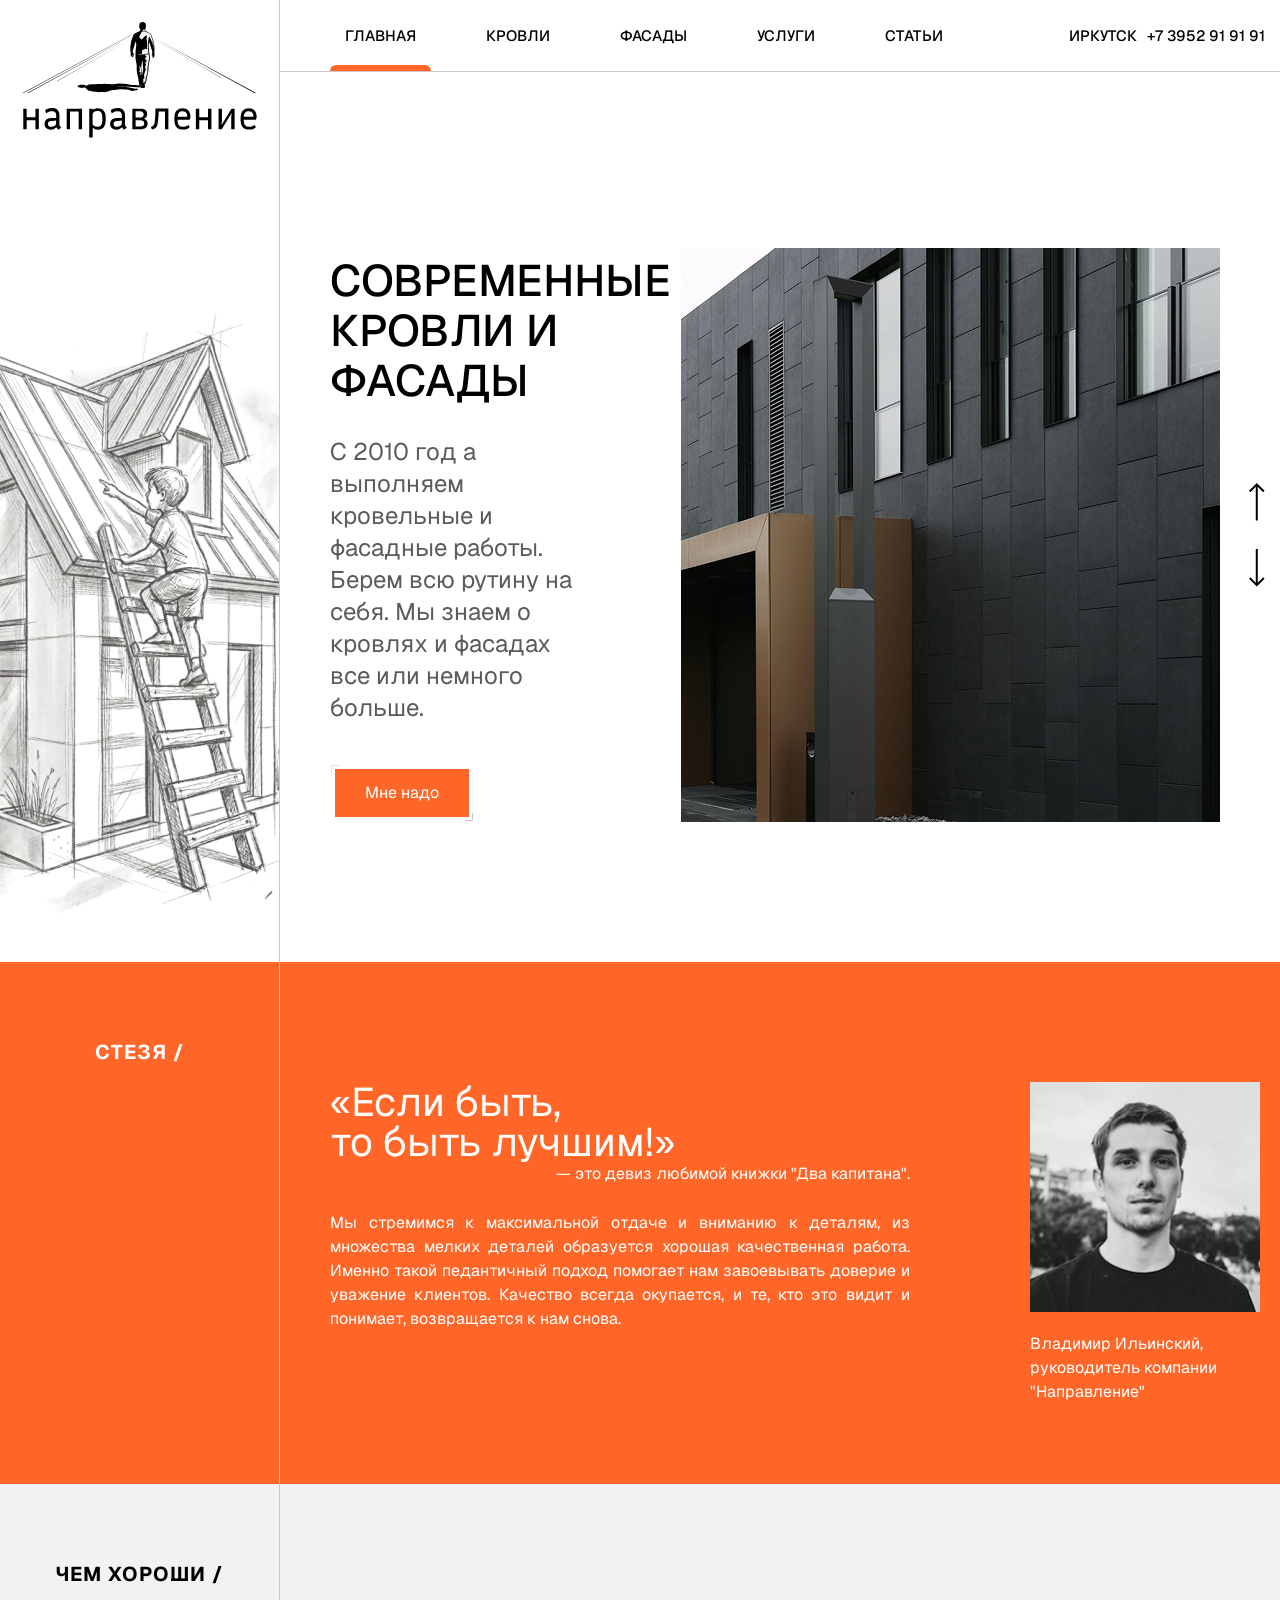
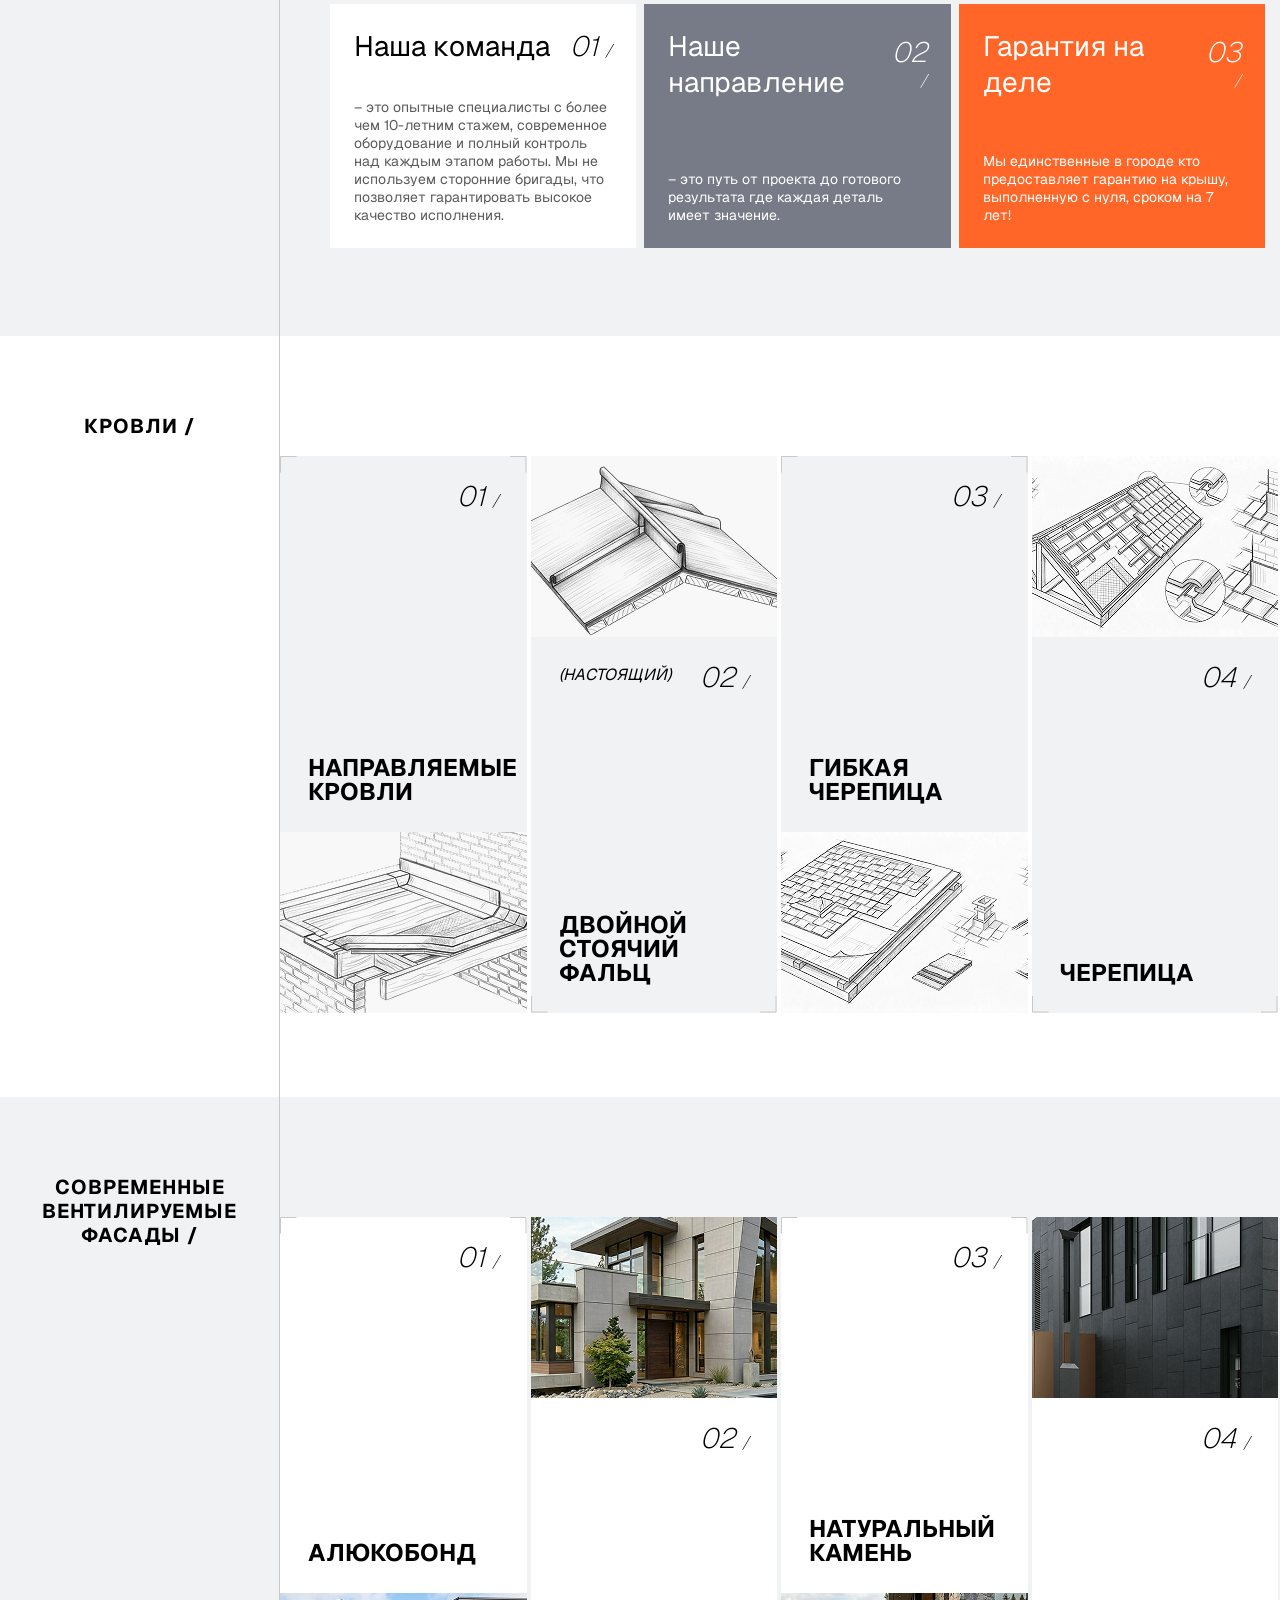
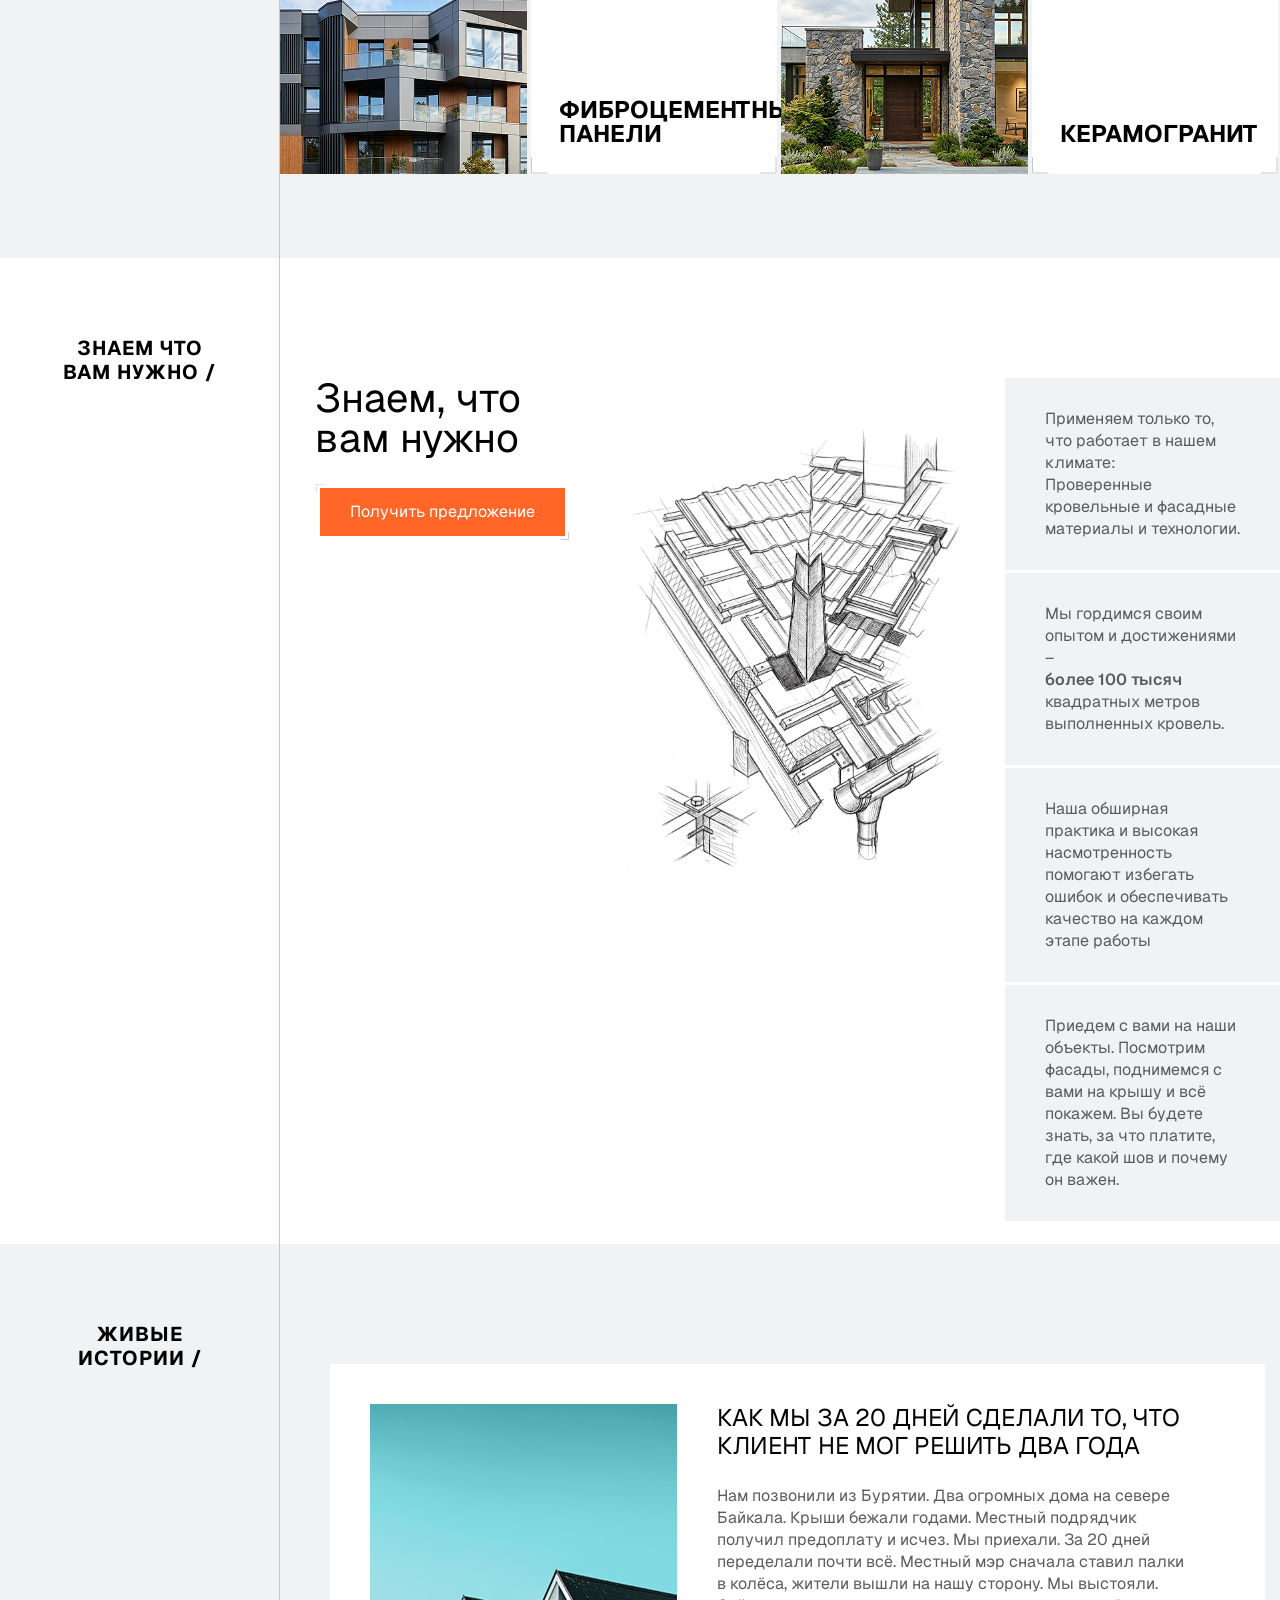
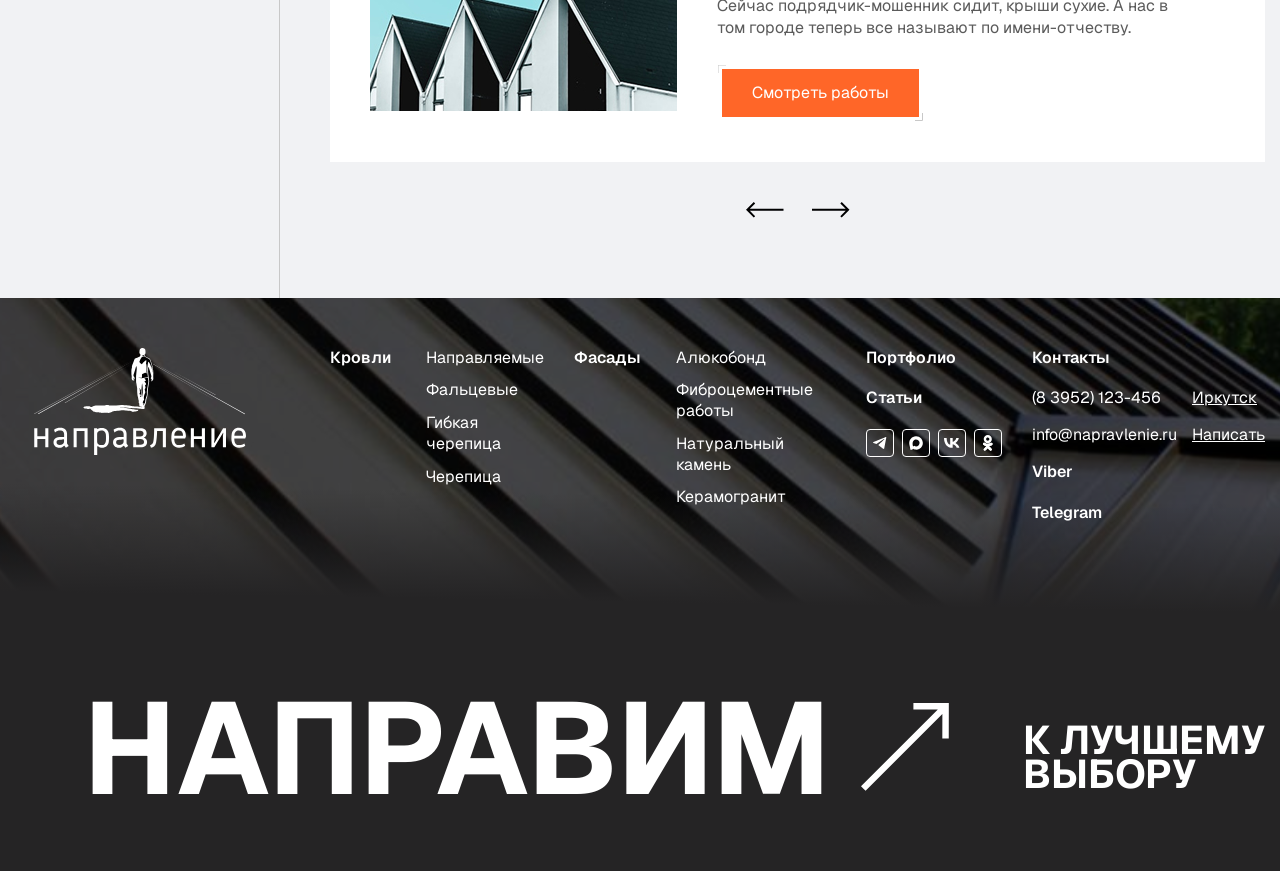
==== ploskaya_krovlya.html @ 64f083f1 "обновление верстки 1" ====
<!DOCTYPE html>

<html lang="ru">

<head>
	<meta charset="utf-8" />
	<title>ploskaya_krovlya</title>
	<meta name="description" content="" />
	<meta http-equiv="X-UA-Compatible" content="IE=edge" />
	<meta name="viewport" content="width=device-width, initial-scale=1.0, maximum-scale=1.0, user-scalable=no">
    

    <link rel="stylesheet" href="css/fontawesome-all.css" />
    <link rel="stylesheet" href="css/slick.css" />
    <link rel="stylesheet" href="css/slick-theme.css" />
    <link rel="stylesheet" href="css/jquery.fancybox.css" />
    <link rel="stylesheet" href="css/fonts.css" />
    <link rel="stylesheet" href="css/reset.css" />
    <link rel="stylesheet" href="css/style.css" />
    <link rel="stylesheet" href="css/media.css" />
	
    <link rel="preconnect" href="https://fonts.googleapis.com">
    <link rel="preconnect" href="https://fonts.gstatic.com" crossorigin>
    <link href="https://fonts.googleapis.com/css2?family=Geist:ital,wght@0,100..900;1,100..900&display=swap" rel="stylesheet">
	

</head>
<body>

    <!-- MENU-MOB
    ================================= -->
    <div class="menu-mob">
        <div class="menu-close"></div>
        
        <div class="menu-mob__item">
            <div class="nav">
                <ul>
                    <li class="active"><a href="">главная</a></li>
                    <li><a href="">Кровли</a></li>
                    <li><a href="">Фасады</a></li>
                    <li><a href="">Услуги</a></li>
                    <li><a href="">Статьи</a></li>
                </ul>
            </div>
        </div>
        <div class="menu-mob__item">
            <div class="header__phone">
                <span>Иркутск</span>
                <a href="">+7 3952 91 91 91</a>
            </div>
        </div>
        


    </div>
    
    <!-- HEADER
    ================================= -->
    <div class="header">
        <div class="two-cols">
            <div class="two-cols__left header__left">
                <div class="logo">
                    <a href="">
                        <img src="img/header/logo.svg" alt="">
                    </a>
                </div>
            </div>
            <div class="two-cols__right header__right">    
                <div class="container">
                    <div class="cols hidd1200">
                        <div class="col">
                            <div class="nav">
                                <ul>
                                    <li class="active"><a href="">главная</a></li>
                                    <li><a href="">Кровли</a></li>
                                    <li><a href="">Фасады</a></li>
                                    <li><a href="">Услуги</a></li>
                                    <li><a href="">Статьи</a></li>
                                </ul>
                            </div>
                        </div>
                        <div class="col">
                            <div class="header__phone">
                                <span>Иркутск</span>
                                <a href="">+7 3952 91 91 91</a>
                            </div>
                        </div>
                    </div>
                    <div class="burger">
                        <span></span>
                        <span></span>
                        <span></span>
                    </div>
                </div>
            </div>
        </div>
    </div>

    <!-- INTRO
    ================================= -->
    <div class="intro">
        <div class="two-cols">
            <div class="two-cols__left intro__bg" style="background-image: url(img/intro/bg_1.png);">
                
            </div>
            <div class="two-cols__right">
                <div class="container">
                    <div class="intro__cols">
                        <div class="intro__left">
                            <h1 class="intro__title">Современные кровли и фасады</h1>
                            <p class="intro__text">С 2010 год а выполняем кровельные и фасадные работы. Берем всю рутину на себя. Мы знаем о кровлях и фасадах все или немного больше.</p>
                            <a href="" class="btn btn-orange">Мне надо</a>
                        </div>
                        <div class="intro__right">
                            <div class="intro__slider">
                                <div class="slider_intro_1">
                                    <div class="slide">
                                        <div class="in">
                                            <div class="pic">
                                                <img src="img/intro/pic_1.jpg" alt="">
                                            </div>
                                        </div>
                                    </div>
                                    <div class="slide">
                                        <div class="in">
                                            <div class="pic">
                                                <img src="img/intro/pic_1.jpg" alt="">
                                            </div>
                                        </div>
                                    </div>
                                    <div class="slide">
                                        <div class="in">
                                            <div class="pic">
                                                <img src="img/intro/pic_1.jpg" alt="">
                                            </div>
                                        </div>
                                    </div>
                                </div>
                                <div class="arrows-append-vert" id="arrows-append_1"></div>
                            </div>
                        </div>
                    </div>
                </div>
            </div>
        </div>
    </div>
    
    <!-- ABOUT
    ================================= -->
    <div class="section orange">
        <div class="two-cols">
            <div class="two-cols__left">
                <div class="section__subtitle white">стезя /</div>
            </div>
            <div class="two-cols__right">
                <div class="container">
                    <div class="about">
                        <div class="about__cols">
                            <div class="about__left">
                                <h2 class="title-block white">«Если быть,<br> то быть лучшим!» <span class="t-right">— это девиз любимой книжки "Два капитана".</span></h2>
                                <p>Мы стремимся к максимальной отдаче и вниманию к деталям, из множества мелких деталей образуется хорошая качественная работа. Именно такой педантичный подход помогает нам завоевывать доверие и уважение клиентов. Качество всегда окупается, и те, кто это видит и понимает, возвращается к нам снова.</p>
                            </div>
                            <div class="about__right">
                                <div class="pic">
                                    <img src="img/about/pic_1.jpg" alt="">
                                </div>
                                <div class="about__name">Владимир Ильинский,<br> руководитель компании "Направление"</div>
                            </div>
                        </div>
                    </div>
                </div>
            </div>
        </div>
    </div>

    <!-- ADVANTAGES
    ================================= -->
    <div class="section gray">
        <div class="two-cols">
            <div class="two-cols__left">
                <div class="section__subtitle">чем хороши / </div>
            </div>
            <div class="two-cols__right">
                <div class="container">
                    <div class="advantages">
                        <div class="items">
                            <div class="item">
                                <div class="in">
                                    <div class="top">
                                        <div class="title">Наша команда</div>
                                        <div class="num">01 <span>/</span></div>
                                    </div>
                                    <div class="bottom">
                                        <p>– это опытные специалисты с более чем 10-летним стажем, современное оборудование и полный контроль над каждым этапом работы. Мы не используем сторонние бригады, что позволяет гарантировать высокое качество исполнения.</p>
                                    </div>
                                </div>
                            </div>
                            <div class="item">
                                <div class="in gray">
                                    <div class="top">
                                        <div class="title white">Наше направление</div>
                                        <div class="num white">02 <span>/</span></div>
                                    </div>
                                    <div class="bottom">
                                        <p class="white">– это путь от проекта до готового результата где каждая деталь имеет значение.</p>
                                    </div>
                                </div>
                            </div>
                            <div class="item">
                                <div class="in orange">
                                    <div class="top">
                                        <div class="title white">Гарантия на деле</div>
                                        <div class="num white">03 <span>/</span></div>
                                    </div>
                                    <div class="bottom">
                                        <p class="white">Мы единственные в городе кто предоставляет гарантию на крышу, выполненную с нуля, сроком на 7 лет!</p>
                                    </div>
                                </div>
                            </div>
                        </div>
                    </div>
                </div>
            </div>
        </div>
    </div>
    
    <!-- CATEGORY
    ================================= -->
    <div class="section section-category">
        <div class="two-cols">
            <div class="two-cols__left">
                <div class="section__subtitle">кровли /</div>
            </div>
            <div class="two-cols__right">
                <div class="category">
                    <div class="items">
                        <div class="item">
                            <a href="">
                                <div class="in">
                                    <div class="top">
                                        <div class="num">01 <span>/</span></div>
                                        <div class="title">Направляемые кровли</div>
                                    </div>
                                    <div class="pic">
                                        <img src="img/category/pic_1.jpg" alt="">
                                    </div>
                                </div>
                            </a>
                        </div>
                        <div class="item">
                            <a href="">
                                <div class="in">
                                    <div class="top">
                                        <div class="flex">
                                            <div class="sub">(настоящий)</div>
                                            <div class="num">02 <span>/</span></div>
                                        </div>
                                        <div class="title">Двойной стоячий фальц</div>
                                    </div>
                                    <div class="pic">
                                        <img src="img/category/pic_2.jpg" alt="">
                                    </div>
                                </div>
                            </a>
                        </div>
                        <div class="item">
                            <a href="">
                                <div class="in">
                                    <div class="top">
                                        <div class="num">03 <span>/</span></div>
                                        <div class="title">гибкая черепица</div>
                                    </div>
                                    <div class="pic">
                                        <img src="img/category/pic_3.jpg" alt="">
                                    </div>
                                </div>
                            </a>
                        </div>
                        <div class="item">
                            <a href="">
                                <div class="in">
                                    <div class="top">
                                        <div class="num">04 <span>/</span></div>
                                        <div class="title">Черепица</div>
                                    </div>
                                    <div class="pic">
                                        <img src="img/category/pic_4.jpg" alt="">
                                    </div>
                                </div>
                            </a>
                        </div>
                    </div>
                </div>
            </div>
        </div>
    </div>

    <!-- CATEGORY
    ================================= -->
    <div class="section section-category gray">
        <div class="two-cols">
            <div class="two-cols__left">
                <div class="section__subtitle">современные<br> вентилируемые<br> фасады / </div>
            </div>
            <div class="two-cols__right">
                <div class="catalog">
                    <div class="items">
                        <div class="item">
                            <a href="">
                                <div class="in">
                                    <div class="top">
                                        <div class="num">01 <span>/</span></div>
                                        <div class="title">алюкобонд</div>
                                    </div>
                                    <div class="pic">
                                        <img src="img/catalog/pic_1.jpg" alt="">
                                    </div>
                                </div>
                            </a>
                        </div>
                        <div class="item">
                            <a href="">
                                <div class="in">
                                    <div class="top">
                                        <div class="num">02 <span>/</span></div>
                                        <div class="title">фиброцементные панели</div>
                                    </div>
                                    <div class="pic">
                                        <img src="img/catalog/pic_2.jpg" alt="">
                                    </div>
                                </div>
                            </a>
                        </div>
                        <div class="item">
                            <a href="">
                                <div class="in">
                                    <div class="top">
                                        <div class="num">03 <span>/</span></div>
                                        <div class="title">натуральный камень</div>
                                    </div>
                                    <div class="pic">
                                        <img src="img/catalog/pic_3.jpg" alt="">
                                    </div>
                                </div>
                            </a>
                        </div>
                        <div class="item">
                            <a href="">
                                <div class="in">
                                    <div class="top">
                                        <div class="num">04 <span>/</span></div>
                                        <div class="title">керамогранит</div>
                                    </div>
                                    <div class="pic">
                                        <img src="img/catalog/pic_4.jpg" alt="">
                                    </div>
                                </div>
                            </a>
                        </div>
                    </div>
                </div>
            </div>
        </div>
    </div>

    <!-- WHY
    ================================= -->
    <div class="section section-why">
        <div class="two-cols">
            <div class="two-cols__left">
                <div class="section__subtitle">знаем что<br> вам нужно /</div>
            </div>
            <div class="two-cols__right">
                <div class="why">
                    <div class="why__cols">
                        <div class="why__left">
                            <h2 class="title-block">Знаем, что вам нужно</h2>
                            <a href="" class="btn btn-orange">Получить предложение</a>
                        </div>
                        <div class="why__center">
                            <div class="pic">
                                <img src="img/why/pic_1.jpg" alt="">
                            </div>
                        </div>
                        <div class="why__right">
                            <div class="items">
                                <div class="item">
                                    <div class="in">
                                        <div class="left">
                                            <p>Применяем только то, что работает в нашем климате:<br> Проверенные кровельные и фасадные материалы и технологии.</p>
                                        </div>
                                    </div>
                                </div>
                                <div class="item">
                                    <div class="in">
                                        <div class="left">
                                            <p>Мы гордимся своим опытом и достижениями –<br> <span>более 100 тысяч</span> квадратных метров выполненных кровель.</p>
                                        </div>
                                    </div>
                                </div>
                                <div class="item">
                                    <div class="in">
                                        <div class="left">
                                            <p>Наша обширная практика и высокая насмотренность помогают избегать ошибок и обеспечивать качество на каждом этапе работы</p>
                                        </div>
                                    </div>
                                </div>
                                <div class="item">
                                    <div class="in">
                                        <div class="left">
                                            <p>Приедем с вами на наши объекты. Посмотрим фасады, поднимемся с вами на крышу и всё покажем. Вы будете знать, за что платите, где какой шов и почему он важен.</p>
                                        </div>
                                    </div>
                                </div>
                            </div>
                        </div>
                    </div>
                </div>
            </div>
        </div>
    </div>
    
    <!-- STORY
    ================================= -->
    <div class="section gray">
        <div class="two-cols">
            <div class="two-cols__left">
                <div class="section__subtitle">живые<br> истории /</div>
            </div>
            <div class="two-cols__right">
                <div class="container">
                    <div class="story">
                        <div class="slider_story_1">
                            <div class="slide">
                                <div class="item">
                                    <div class="in">
                                        <div class="pic">
                                            <img src="img/story/pic_1.jpg" alt="">
                                        </div>
                                        <div class="right">
                                            <h2 class="title">Как мы за 20 дней сделали то, что клиент не мог решить два года</h2>
                                            <p>Нам позвонили из Бурятии. Два огромных дома на севере Байкала. Крыши бежали годами. Местный подрядчик получил предоплату и исчез. Мы приехали. За 20 дней переделали почти всё. Местный мэр сначала ставил палки в колёса, жители вышли на нашу сторону. Мы выстояли. Сейчас подрядчик-мошенник сидит, крыши сухие. А нас в том городе теперь все называют по имени-отчеству.</p>
                                            <a href="" class="btn btn-orange">Смотреть работы</a>
                                        </div>
                                    </div>
                                </div>
                            </div>
                            <div class="slide">
                                <div class="item">
                                    <div class="in">
                                        <div class="pic">
                                            <img src="img/story/pic_1.jpg" alt="">
                                        </div>
                                        <div class="right">
                                            <h2 class="title">Как мы за 20 дней сделали то, что клиент не мог решить два года</h2>
                                            <p>Нам позвонили из Бурятии. Два огромных дома на севере Байкала. Крыши бежали годами. Местный подрядчик получил предоплату и исчез. Мы приехали. За 20 дней переделали почти всё. Местный мэр сначала ставил палки в колёса, жители вышли на нашу сторону. Мы выстояли. Сейчас подрядчик-мошенник сидит, крыши сухие. А нас в том городе теперь все называют по имени-отчеству.</p>
                                            <a href="" class="btn btn-orange">Смотреть работы</a>
                                        </div>
                                    </div>
                                </div>
                            </div>
                            <div class="slide">
                                <div class="item">
                                    <div class="in">
                                        <div class="pic">
                                            <img src="img/story/pic_1.jpg" alt="">
                                        </div>
                                        <div class="right">
                                            <h2 class="title">Как мы за 20 дней сделали то, что клиент не мог решить два года</h2>
                                            <p>Нам позвонили из Бурятии. Два огромных дома на севере Байкала. Крыши бежали годами. Местный подрядчик получил предоплату и исчез. Мы приехали. За 20 дней переделали почти всё. Местный мэр сначала ставил палки в колёса, жители вышли на нашу сторону. Мы выстояли. Сейчас подрядчик-мошенник сидит, крыши сухие. А нас в том городе теперь все называют по имени-отчеству.</p>
                                            <a href="" class="btn btn-orange">Смотреть работы</a>
                                        </div>
                                    </div>
                                </div>
                            </div>
                        </div>
                        <div class="arrows-append" id="arrows-append_2"></div>
                    </div>
                </div>
            </div>
        </div>
    </div>

    <!-- FOOTER
    ================================= -->
    <div class="footer">
        <div class="two-cols footer__top">
            <div class="two-cols__left">
                <div class="logo">
                    <a href="">
                        <img src="img/footer/logo.svg" alt="">
                    </a>
                </div>
            </div>
            <div class="two-cols__right">
                <div class="container">
                    <div class="cols">
                        <div class="col">
                            <div class="flex">
                                <div class="footer__sub">Кровли</div>
                                <ul class="footer__nav">
                                    <li><a href="">Направляемые</a></li>
                                    <li><a href="">Фальцевые</a></li>
                                    <li><a href="">Гибкая черепица</a></li>
                                    <li><a href="">Черепица</a></li>
                                </ul>
                            </div>
                        </div>
                        <div class="col">
                            <div class="flex">
                                <div class="footer__sub">Фасады</div>
                                <ul class="footer__nav">
                                    <li><a href="">Алюкобонд</a></li>
                                    <li><a href="">Фиброцементные работы</a></li>
                                    <li><a href="">Натуральный камень</a></li>
                                    <li><a href="">Керамогранит</a></li>
                                </ul>
                            </div>
                        </div>
                        <div class="col">
                            <div class="footer__sub">
                                <a href="">Портфолио</a>
                            </div>
                            <div class="footer__sub">
                                <a href="">Статьи</a>
                            </div>
                            <div class="social">
                                <div class="social__item">
                                    <a href="">
                                        <img src="img/footer/tg.svg" alt="">
                                    </a>
                                </div>
                                <div class="social__item">
                                    <a href="">
                                        <img src="img/footer/max.svg" alt="">
                                    </a>
                                </div>
                                <div class="social__item">
                                    <a href="">
                                        <img src="img/footer/vk.svg" alt="">
                                    </a>
                                </div>
                                <div class="social__item">
                                    <a href="">
                                        <img src="img/footer/ok.svg" alt="">
                                    </a>
                                </div>
                            </div>
                        </div>
                        <div class="col">
                            <div class="footer__sub">Контакты</div>
                            <div class="line">
                                <div class="line__item">
                                    <div class="footer__phone">
                                        <a href="">(8 3952) 123-456</a>
                                    </div>
                                </div>
                                <div class="line__item">
                                    <div class="footer__place">
                                        <a href="">Иркутск</a>
                                    </div>
                                </div>
                            </div>
                            <div class="line">
                                <div class="line__item">
                                    <div class="footer__mail">
                                        <a href="">info@napravlenie.ru</a>
                                    </div>
                                </div>
                                <div class="line__item">
                                    <div class="footer__callback">
                                        <a href="">Написать</a>
                                    </div>
                                </div>
                            </div>
                            <div class="footer__sub">
                                <a href="">Viber</a>
                            </div>
                            <div class="footer__sub">
                                <a href="">Telegram</a>
                            </div>
                                

                        </div>
                    </div>
                </div>
            </div>
        </div>
        <div class="footer__bottom">
            <div class="container">
                <div class="cols">
                    <div class="col">
                        <div class="logo-2">Направим<i></i></div>
                    </div>
                    <div class="col">
                        <div class="logo-3">к лучшему<br> выбору</div>
                    </div>
                </div>
            </div>
        </div>
    </div>
    
    
    <script src="https://code.jquery.com/jquery-3.7.1.min.js" integrity="sha256-/JqT3SQfawRcv/BIHPThkBvs0OEvtFFmqPF/lYI/Cxo=" crossorigin="anonymous"></script>
    <script src="libs/jquery.fancybox.js"></script>
    <script src="libs/slick.min.js"></script> 
    <script src="js/common.js"></script>
 

   
    
</body>
</html>
---- css/style.css ----
.clearfix:before, .clearfix:after {
    content: '';
    display: table;
}
.clearfix:after {
    clear: both;
}

*::-webkit-input-placeholder {
	color: #000;
	opacity: .8;
}

*:-moz-placeholder {
	color: #000;
	opacity: .8;
}
*::-moz-placeholder {
	color: #000;
	opacity: .8;
}
*:-ms-input-placeholder {
	color: #000;
	opacity: .8;
}

*{
    box-sizing: border-box;
    -moz-box-sizing: border-box;
}

body {
    width: 100%;
    font-size: 16px;
    font-family: "Geist", sans-serif;
	font-optical-sizing: auto;
    font-weight: normal;
    line-height: 1.3;
    position: relative;
}

.container{
    width: 100%;
    max-width: 1310px;
    min-width: 320px;
    padding-left: 15px;
    padding-right: 15px;
}

.hidden {
  display: none !important;
}


input[type='text'],
input[type='password'],
input[type='search']{
    width: 100%;
    height: 33px;
    padding: 0 12px;
    color: #707070;
    font-family: "Geist", sans-serif;
    font-size: 12px;
    background-color: #fff;
    border: 1px solid #00728A;
    border-radius: 0;
    transition: .3s;
}

textarea{    
    width: 100%;
    height: 120px;
    padding: 12px;
    color: #707070;
    font-family: "Geist", sans-serif;
    font-size: 12px;
    background-color: #fff;
    border: 1px solid #00728A;
    border-radius: 0;
    resize: none;
}

input:focus{
    outline: none;
}

textarea:focus{
    outline: none;
}

.cols{
    display: flex;
    flex-wrap: wrap;
    margin: 0 -15px;
}

.col{
    padding: 0 15px;
}

.btn{
    display: inline-block;
    border: medium none;
    background: transparent;
    cursor: pointer;
    transition: .3s;
    font-family: "Geist", sans-serif;
    position: relative;
}

.btn-orange{
    min-height: 58px;
    display: inline-flex;
    align-items: center;
    justify-content: center;
    padding: 3px 30px;
    background: #ff6628;
    border: 5px solid transparent;
    background-clip: padding-box;
    font-weight: 400;
    font-size: 16px;
    line-height: 1.375;
    color: #fff;
}

.btn-orange:before{
    content: "";
    width: 8px;
    height: 8px;
    background: url(../img/icons/btn_left_top.svg) center no-repeat;
    position: absolute;
    top: -4px;
    left: -4px;
}

.btn-orange:after{
    content: "";
    width: 8px;
    height: 8px;
    background: url(../img/icons/btn_bottom_right.svg) center no-repeat;
    position: absolute;
    bottom: -4px;
    right: -4px;
}

.btn-orange:active,
.btn-orange:hover{
    opacity: .888;
}

button:focus{
    outline: none;
}

.slick-dots{
    position: absolute;
    text-align: center;
    bottom: 25px;    
    width: 100%;
    margin: 0 auto !important;
    padding: 0 !important;
}

.slick-dots li{
    width: auto;
    height: auto;
    margin: 0 6px!important;
    padding: 0!important;
}

.slick-dots li:before{
    display: none;
}

.slick-dots li button{
    width: 15px;
    height: 15px;
    padding: 0;
    overflow: hidden;
    border-radius: 50%;
    background-color: transparent;
    border: 1px solid #00728A;
    opacity: 1;
    text-indent: -9999px;
    transition: .3s;
}

.slick-dots li.slick-active button{
    background-color: #00728A;
}

.slick-prev, 
.slick-next{
    width: 38px;
    height: 16px;
    z-index: 9;
    top: 50%;
    transform: translateY(-50%);
    transition: .3s;
    border-radius: 0;
    background-position: center !important;
    background-color: transparent !important;
    background-repeat: no-repeat !important;
}

.slick-prev:before,
.slick-next:before{
    content: none;
    
}

.slick-prev{
    left: 0;
    background-image: url(../img/icons/prev.svg)!important;
}

.slick-prev:hover{
    opacity: .8;
}

.slick-next{
    right: 0;
    background-image: url(../img/icons/next.svg)!important;
}

.slick-next:hover{
    opacity: .8;
}

.slick-dotted.slick-slider{
    margin-bottom: 0;
}

.arrows-append{
    width: 104px;
    height: 16px;
    margin: 40px auto 0;
    position: relative;
    z-index: 1;
}

.arrows-append-vert{
    width: 16px;
    height: 104px;
    position: relative;
    position: absolute;
    top: 50%;
    right: -65px;
    z-index: 3;
    transform: translateY(-50%);
}

.arrows-append-vert .slick-prev,
.arrows-append-vert .slick-next{
    width: 16px;
    height: 38px;
    top: auto;
    transform: none;
}

.arrows-append-vert .slick-prev{
    top: 0;
    left: 0;
    background-image: url(../img/icons/prev_vert.svg)!important;
}

.arrows-append-vert .slick-next{
    bottom: 0;
    right: 0;
    background-image: url(../img/icons/next_vert.svg)!important;
}

.t-right{
    text-align: right;
}

.section{
    position: relative;
    z-index: 1;
}

.section.orange{
    background: #ff6628;
}

.section.gray{
    background: #f1f2f4;
}

.two-cols{
    display: flex;
    flex-wrap: wrap;
}

.two-cols__left{
    width: 400px;
    flex-shrink: 0;
    border-right: 1px solid #c8c8c8;
}

.two-cols__right{
    width: calc(100% - 400px);
    padding-left: 74px;
}

.section .two-cols__left{
    padding: 78px 30px 35px;
}

.section .two-cols__right{
    padding-top: 120px;
    padding-bottom: 80px;
}

.section__subtitle{
    margin-bottom: 30px;
    font-weight: 700;
    font-size: 20px;
    line-height: 1.2;
    letter-spacing: 0.05em;
    text-transform: uppercase;
    color: #000;
    text-align: center;
}

.section__subtitle.white{
    color: #fff;
}

.title-block{
    margin-bottom: 25px;
    font-weight: 400;
    font-size: 40px;
    line-height: 1;
    color: #000;
}

.title-block.white{
    color: #fff;
}

.title-block span{
    display: block;
    font-weight: 400;
    font-size: 16px;
    line-height: 1.5;
    color: #fff;
}

/**HEADER**/
.header{
    width: 100%;
    position: relative;
    z-index: 12;
}

.header .container{
    min-width: 0;
}

.header .two-cols{
    align-items: flex-start;
}

.header__left{
    padding: 22px 30px 0;
}

.header__right{
    border-bottom: 1px solid #c8c8c8;
}

.header .logo{
    display: flex;
    justify-content: center;
}

.header .logo img{
    width: 234px;
    display: block;
}

.header  .cols{
    flex-wrap: nowrap;
    align-items: center;
    justify-content: space-between;
}

.nav > ul{
    display: flex;
    column-gap: 40px;
    list-style: none;
}

.nav > ul > li{
    position: relative;
}

.nav > ul > li > a{
    display: block;
    padding: 28px 15px;
    font-weight: 500;
    font-size: 15px;
    line-height: 1;
    text-transform: uppercase;
    color: #000;
    position: relative;
}

.nav > ul > li > a:before{
    content: "";
    width: 100%;
    height: 6px;
    background: #ff6628;
    border-radius: 12px 12px 0 0;
    position: absolute;
    bottom: 0;
    left: 0;
    z-index: 3;
    transition: .3s;
    opacity: 0;
}

.nav > ul > li:hover > a:before,
.nav > ul > li.active > a:before{
    opacity: 1;
}

.header__phone{
    display: flex;
    column-gap: 10px;
    font-weight: 500;
    font-size: 15px;
    line-height: 1;
    text-transform: uppercase;
    color: #000;
}

.header__phone span{
    
}

.header__phone a{
    color: inherit;
}

.burger{
    width: 32px;
    display: none;
    margin-left: auto;
}

.burger span{
    display: block;
    height: 3px;
    background: #000;
    margin: 7px 0;
}

.menu-close{
    width: 28px;
    height: 28px;
    display: block;
    position: absolute;
    background: transparent url(../img/header/close.svg) center no-repeat;
    background-size: contain;
    top: 15px;
    right: 15px;
    z-index: 2;
}

.menu-mob{
    width: 100%;
    position: fixed;
    top: 0;
    height: 100%;
    padding: 48px 15px 25px;
    overflow: auto;
    background: #fff;
    z-index: 99;
    display: none;
}

.menu-mob__item{
    margin-top: 20px;
}

/**INTRO**/
.intro{
    width: 100%;
    position: relative;
    z-index: 12;
}


.intro .two-cols__left{

}

.intro .two-cols__right{
    min-height: 824px;
    padding-top: 110px;
    padding-bottom: 55px;
}

.intro__bg{
    background-position: left bottom;
    background-repeat: no-repeat;
}

.intro__cols{
    display: flex;
    flex-wrap: wrap;
    align-items: flex-end;
}

.intro__left{
    width: calc(100% - 584px);
    padding-right: 105px;
}

.intro__right{
    width: 584px;
    flex-shrink: 0;
}

.intro__title{
    margin-bottom: 30px;
    font-weight: 500;
    font-size: 44px;
    line-height: 1.13636;
    text-transform: uppercase;
    color: #000;
}

.intro__text{
    margin-bottom: 40px;
    font-weight: 400;
    font-size: 24px;
    line-height: 1.33333;
    color: #5b5b5b;
}

.intro__slider{
    position: relative;
}

.intro__slider .in{
    height: 574px;
    position: relative;
}

.intro__slider .pic{
    height: 100%;
    position: relative;
    z-index: 1;
}

.intro__slider .pic img{
    width: 100%;
    height: 100%;
    display: block;
    object-fit: cover;
}

/**ABOUT**/
.about{

}

.about__cols{
    display: flex;
    flex-wrap: wrap;
}

.about__left{
    width: 700px;
    flex-shrink: 0;
    padding-right: 120px;
}

.about__right{
    width: calc(100% - 700px);
}

.about p{
    font-weight: 400;
    font-size: 16px;
    line-height: 1.5;
    text-align: justify;
    color: #fff;
}

.about .pic{
    width: 230px;
    margin-bottom: 20px;
}

.about .pic img{
    width: 100%;
    display: block;
}

.about__name{
    font-weight: 400;
    font-size: 16px;
    line-height: 1.5;
    color: #fff;
}

/**ADVANTAGES**/
.advantages{

}

.advantages .items{
    display: flex;
    flex-wrap: wrap;
    margin: 0 -4px;
}

.advantages .item{
    width: 33.33%;
    padding: 0 4px;
    margin-bottom: 8px;
}

.advantages .item .in{
    min-height: 244px;
    display: flex;
    flex-wrap: wrap;
    align-content: space-between;
    padding: 24px;
    background: #fff;
}

.advantages .item .in.gray{
    background: #777b87;
}

.advantages .item .in.orange{
    background: #ff6628;
}

.advantages .item .top{
    width: 100%;
    display: flex;
    align-items: center;
    justify-content: space-between;
    padding-bottom: 25px;
}

.advantages .item .bottom{
    width: 100%;
}

.advantages .item .title{
    padding-right: 15px;
    font-weight: 400;
    font-size: 28px;
    color: #000;
}

.advantages .item .num{
    font-weight: 200;
    font-style: italic;
    font-size: 28px;
    line-height: 0.85714;
    text-align: right;
    text-transform: uppercase;
    color: #000;
}

.advantages .item .num span{
    font-size: 16px;
}

.advantages .item p{
    font-weight: 400;
    font-size: 14px;
    line-height: 1.28571;
    color: #5b5b5b;
}

.advantages .item .title.white,
.advantages .item .num.white,
.advantages .item p.white{
    color: #fff;
}

/**CATEGORY**/
.category{

}

.section-category .two-cols__right{
    padding-left: 0;
    padding-right: 2px;
}

.category .items{
    display: flex;
    flex-wrap: wrap;
    margin: 0 -2px;
}

.category .item{
    width: 25%;
    padding: 0 2px;
    margin-bottom: 4px;
}

.category .item .in{
    display: flex;
    flex-wrap: wrap;
    align-content: space-between;
    position: relative;
}

.category .item:nth-child(even) .in{
    flex-direction: column-reverse;
}

.category .item .in:before{
    content: "";
    width: 17px;
    height: 17px;
    background: url(../img/category/top_left.svg) center no-repeat;
    position: absolute;
    top: 0;
    left: 0;
    z-index: 3;
}

.category .item:nth-child(even) .in:before{
    background: url(../img/category/bottom_left.svg) center no-repeat;
    top: auto;
    bottom: 0;
}

.category .item .in:after{
    content: "";
    width: 17px;
    height: 17px;
    background: url(../img/category/top_right.svg) center no-repeat;
    position: absolute;
    top: 0;
    right: 0;
    z-index: 3;
}

.category .item:nth-child(even) .in:after{
    background: url(../img/category/bottom_right.svg) center no-repeat;
    top: auto;
    bottom: 0;
}


.category .item .top{
    width: 100%;
    height: 376px;
    display: flex;
    flex-wrap: wrap;
    align-content: space-between;
    padding: 28px;
    background: #f1f2f4;
}

.category .item .flex{
    width: 100%;
    display: flex;
    justify-content: space-between;
}

.category .item .sub{
    padding-right: 15px;
    font-weight: 400;
    font-style: italic;
    font-size: 16px;
    text-transform: uppercase;
    color: #000;
}

.category .item .num{
    margin-bottom: 20px;
    width: 100%;
    font-weight: 200;
    font-style: italic;
    font-size: 28px;
    line-height: 0.85714;
    text-align: right;
    text-transform: uppercase;
    color: #000;
}

.category .item .num span{
    font-size: 16px;
}

.category .item .title{
    width: 100%;
    font-weight: 700;
    font-size: 24px;
    line-height: 1;
    text-transform: uppercase;
    color: #000;
}

.category .item .pic{
    width: 100%;
    height: 181px;
}

.category .item .pic img{
    width: 100%;
    height: 100%;
    display: block;
    object-fit: cover;
}

/**CATALOG**/
.catalog{

}

.section-catalog .two-cols__right{
    padding-left: 0;
    padding-right: 2px;
}

.catalog .items{
    display: flex;
    flex-wrap: wrap;
    margin: 0 -2px;
}

.catalog .item{
    width: 25%;
    padding: 0 2px;
    margin-bottom: 4px;
}

.catalog .item .in{
    display: flex;
    flex-wrap: wrap;
    align-content: space-between;
    position: relative;
}

.catalog .item:nth-child(even) .in{
    flex-direction: column-reverse;
}

.catalog .item .in:before{
    content: "";
    width: 17px;
    height: 17px;
    background: url(../img/category/top_left.svg) center no-repeat;
    position: absolute;
    top: 0;
    left: 0;
    z-index: 3;
}

.catalog .item:nth-child(even) .in:before{
    background: url(../img/category/bottom_left.svg) center no-repeat;
    top: auto;
    bottom: 0;
}

.catalog .item .in:after{
    content: "";
    width: 17px;
    height: 17px;
    background: url(../img/category/top_right.svg) center no-repeat;
    position: absolute;
    top: 0;
    right: 0;
    z-index: 3;
}

.catalog .item:nth-child(even) .in:after{
    background: url(../img/category/bottom_right.svg) center no-repeat;
    top: auto;
    bottom: 0;
}

.catalog .item .top{
    width: 100%;
    height: 376px;
    display: flex;
    flex-wrap: wrap;
    align-content: space-between;
    padding: 28px;
    background: #fff;
}

.catalog .item .flex{
    width: 100%;
    display: flex;
    justify-content: space-between;
}

.catalog .item .sub{
    padding-right: 15px;
    font-weight: 400;
    font-style: italic;
    font-size: 16px;
    text-transform: uppercase;
    color: #000;
}

.catalog .item .num{
    margin-bottom: 20px;
    width: 100%;
    font-weight: 200;
    font-style: italic;
    font-size: 28px;
    line-height: 0.85714;
    text-align: right;
    text-transform: uppercase;
    color: #000;
}

.catalog .item .num span{
    font-size: 16px;
}

.catalog .item .title{
    width: 100%;
    font-weight: 700;
    font-size: 24px;
    line-height: 1;
    text-transform: uppercase;
    color: #000;
}

.catalog .item .pic{
    width: 100%;
    height: 181px;
}

.catalog .item .pic img{
    width: 100%;
    height: 100%;
    display: block;
    object-fit: cover;
}

/**WHY**/
.why{

}

.section-why .two-cols__right{
    padding-right: 0;
    padding-bottom: 0;
}

.why__cols{
    display: flex;
}

.why__left{
    width: 310px;
    flex-shrink: 0;
    padding-right: 22px;
    padding-bottom: 30px;
}

.why__center{
    width: 337px;
    flex-shrink: 0;
}

.why__right{
    flex-grow: 1;
    padding-left: 43px;
    padding-bottom: 20px;
}

.why .pic{
    height: 544px;
}

.why .pic img{
    width: 100%;
    height: 100%;
    display: block;
    object-fit: cover;
}

.why .items{

}

.why .item{
    margin-bottom: 3px;
}

.why .item .in{
    padding: 30px 40px;
    background: #f1f2f4;
}

.why .item .left{
    max-width: 562px;
}

.why .item p{
    font-weight: 400;
    font-size: 16px;
    line-height: 1.375;
    color: #5b5b5b;
}

.why .item p span{
    font-weight: 600;
}

/**STORY**/
.story{
    max-width: 1100px;
    margin: 0 auto;
}   

.story .item{

}

.story .item .in{
    display: flex;
    flex-wrap: wrap;
    padding: 40px;
    background: #fff;
}

.story .item .pic{
    width: 307px;
    height: 307px;
    flex-shrink: 0;
}

.story .item .pic img{
    width: 100%;
    height: 100%;
    display: block;
    object-fit: cover;
}

.story .item .right{
    width: calc(100% - 337px);
    padding-left: 40px;
}

.story .item .title{
    margin-bottom: 25px;
    font-weight: 400;
    font-size: 24px;
    line-height: 1.16667;
    text-transform: uppercase;
    color: #000;
}

.story .item p{
    margin-bottom: 25px;
    font-weight: 400;
    font-size: 16px;
    line-height: 1.375;
    color: #5b5b5b;
}

/**FOOTER**/
.footer{
    width: 100%;
    padding-top: 50px;
    padding-bottom: 80px;
    background: #3C3B3B url(../img/footer/bg.svg) center bottom no-repeat;
    background-size: cover;
    position: relative;
    z-index: 1;
}

.footer .two-cols__left{
    border: none;
}

.footer .logo{
    display: flex;
    justify-content: center;
}

.footer .logo img{
    width: 212px;
    display: block;
}

.footer__top .cols{
    flex-wrap: nowrap;
    justify-content: space-between;
}

.footer .flex{
    display: flex;
}

.footer__sub{
    margin-bottom: 20px;
    font-weight: 600;
    font-size: 16px;
    color: #fff;
}

.footer .flex .footer__sub{
    padding-right: 35px;
}

.footer__sub a{
    color: inherit;
}

.footer__nav{
    list-style: none;
}

.footer__nav li{
    margin-bottom: 12px;
    font-weight: 400;
    font-size: 16px;
    color: #fff;
}   

.footer__nav li a{
    color: inherit;
}

.social{
    display: flex;
    column-gap: 8px;
}

.social__item{

}

.social__item a{
    width: 28px;
    height: 28px;
    display: flex;
    align-items: center;
    justify-content: center;
    border: 1px solid #fff;
    border-radius: 4px;
}

.social__item img{
    max-width: 100%;
    max-height: 100%;
    display: block;
}

.footer .line{
    display: flex;
    margin-bottom: 16px;
}

.footer .line__item:nth-child(1){
    min-width: 160px;
    padding-right: 5px;
}

.footer__phone{
    font-weight: 400;
    font-size: 16px;
    color: #fff;
}

.footer__phone a{
    color: inherit;
}

.footer__place{
    font-weight: 400;
    font-size: 16px;
    color: #fff;
}

.footer__place a{
    color: inherit;
    text-decoration: underline;
}

.footer__mail{
    font-weight: 400;
    font-size: 16px;
    color: #fff;
}

.footer__mail a{
    color: inherit;
}

.footer__callback{
    font-weight: 400;
    font-size: 16px;
    color: #fff;
}

.footer__callback a{
    color: inherit;
    text-decoration: underline;
}

.footer__bottom{
    padding-top: 160px;
}

.footer__bottom .container{
    max-width: 1790px;
    padding-left: 83px;
}

.footer__bottom .cols{
    flex-wrap: nowrap;
    align-items: flex-end;
    justify-content: space-between;
}

.footer .logo-2{
    display: flex;
    align-items: center;
    font-weight: 700;
    font-size: 157px;
    line-height: 0.17834;
    text-transform: uppercase;
    color: #fff;
}

.footer .logo-2 i{
    width: 88px;
    height: 88px;
    display: block;
    flex-shrink: 0;
    margin-left: 30px;
    background: url(../img/footer/arrow.svg) center no-repeat;
}

.footer .logo-3{
    font-weight: 700;
    font-size: 60px;
    line-height: 0.85;
    text-transform: uppercase;
    color: #fff;
}
---- css/media.css ----
@media only screen and (max-width : 1600px){
    .two-cols__left{
        width: 280px;
    }

	.two-cols__right{
        width: calc(100% - 280px);
        padding-left: 35px;
    }

    .intro__slider{
        padding-right: 45px;
    }

    .arrows-append-vert{
        right: 0;
    }

    .footer .logo-2{
        font-size: 130px;
    }

    .footer .logo-3{
        font-size: 40px;
    }


}/**1600px**/

@media only screen and (max-width : 1440px){
	
}/**1440px**/



@media only screen and (max-width : 1280px){
	
}/**1280px**/

@media only screen and (max-width : 1200px){
	.hidd1200{
		display: none!important;
	}

	.burger{
		display: block;
	}

    .two-cols__left{
        width: 0;
        border: none;
        display: none;
    }

    .two-cols__right{
        width: 100%;
        padding-left: 0;
    }

    .header{
        border-bottom: 1px solid #c8c8c8;
    }

    .header .two-cols{
        align-items: center;
    }

    .header__left{
        width: 140px;
        display: block;
        padding: 8px 15px 8px;
    }

    .header__right{
        width: calc(100% - 140px);
        padding-top: 8px;
        padding-bottom: 8px;
    }

    .header__right{
        border: none;
    }

    .header .logo img{
        width: 110px;
    }

    .nav > ul{
        display: block;
    }

    .nav > ul > li > a{
        display: inline-block;
        padding: 18px 15px;
    }

    .intro .two-cols__right{
        min-height: 0;
        padding-top: 30px;
        padding-bottom: 30px;
    }

    .section .two-cols__right{
        padding-top: 35px;
        padding-bottom: 35px;
    }

    .section-why .two-cols__right{
        padding-left: 15px;
        padding-right: 15px;
    }   
    
    .footer__bottom .container{
        padding-left: 15px;
        padding-right: 15px;
    }

    .footer__bottom{
        padding-top: 55px;
    }
}/**1200px**/

@media only screen and (max-width : 1199px){
	.intro__left{
        width: 100%;
        padding-right: 0;
    }

    .intro__right{
        width: 100%;
        padding-top: 25px;
    }

    .intro__title{
        font-size: 38px;
    }

    .intro__text{
        font-size: 18px;
    }

    .intro__slider{
        padding-right: 35px;
    }

    .title-block{
        font-size: 32px;
    }

    .about__left{
        width: 100%;
        padding-right: 0;
    }

    .about__right{
        width: 100%;
        padding-top: 25px;
    }

    .advantages .item{
        width: 100%;
    }

    .advantages .item .title{
        font-size: 26px;
    }

    .category .item{
        width: 100%;
    }

    .category .item .top{
        height: 250px;
    }

    .category .item:nth-child(even) .in{
        flex-direction: column;
    }

    .category .item .title{
        font-size: 20px;
    }
    

    .catalog .item{
        width: 100%;
    }

    .catalog .item .top{
        height: 250px;
    }
    
    .catalog .item .title{
        font-size: 20px;
    }

    .catalog .item:nth-child(even) .in{
        flex-direction: column;
    }

    .why__cols{
        flex-wrap: wrap;
    }

    .why__left{
        width: 100%;
        padding-right: 0;
    }
    
    .why__center{
        width: 100%;
    }

    .why__right{
        padding-left: 0;
        padding-bottom: 0;
    }

    .story .item .in{
        padding: 20px;
    }

    .story .item .pic{

    }

    .story .item .right{
        width: 100%;
        padding-top: 20px;
        padding-left: 0;
    }

    .story .item .title{
        font-size: 20px;
    }

    .footer{
        padding-top: 35px;
        padding-bottom: 35px;
    }

    .footer__top .cols{
        flex-wrap: wrap;
    }

    .footer__top .col{
        width: 100%;
        padding-bottom: 20px;
    }

    .footer .flex{
        display: block;
    }

    .footer__bottom .cols{
        flex-wrap: wrap;
    }

    .footer__bottom{
        padding-top: 35px;
    }

    .footer__bottom .col{
        width: 100%;
        padding-top: 15px;
    }

    .footer .logo-2{
        font-size: 45px;
    }

    .footer .logo-3{
        font-size: 30px;
    }

    .footer .logo-2 i{
        width: 30px;
        height: 30px;
        margin-left: 12px;
        background-size: contain;
    }

}/**1199px**/

@media only screen and (max-width : 992px){

}/**992px**/

@media only screen and (max-width : 991px){
	
}/**991px**/

@media only screen and (max-width : 768px){
    
}/**768px**/

@media only screen and (max-width : 767px){
	.intro__slider .in{
        height: 480px;
    }



}/**767px**/

@media only screen and (max-width : 576px){
	
}/**576px**/

@media only screen and (max-width : 575px){
	
}/**575px**/

@media only screen and (max-width : 480px){
	
}/**480px**/

@media only screen and (max-width : 425px){
	
}/**425px**/

@media only screen and (max-width : 375px){
	
}/**375px**/

@media only screen and (max-width : 360px){
	
}/**360px**/

@media only screen and (max-width : 320px){

}/**320px**/





@media only screen and (min-width : 1200px){

}
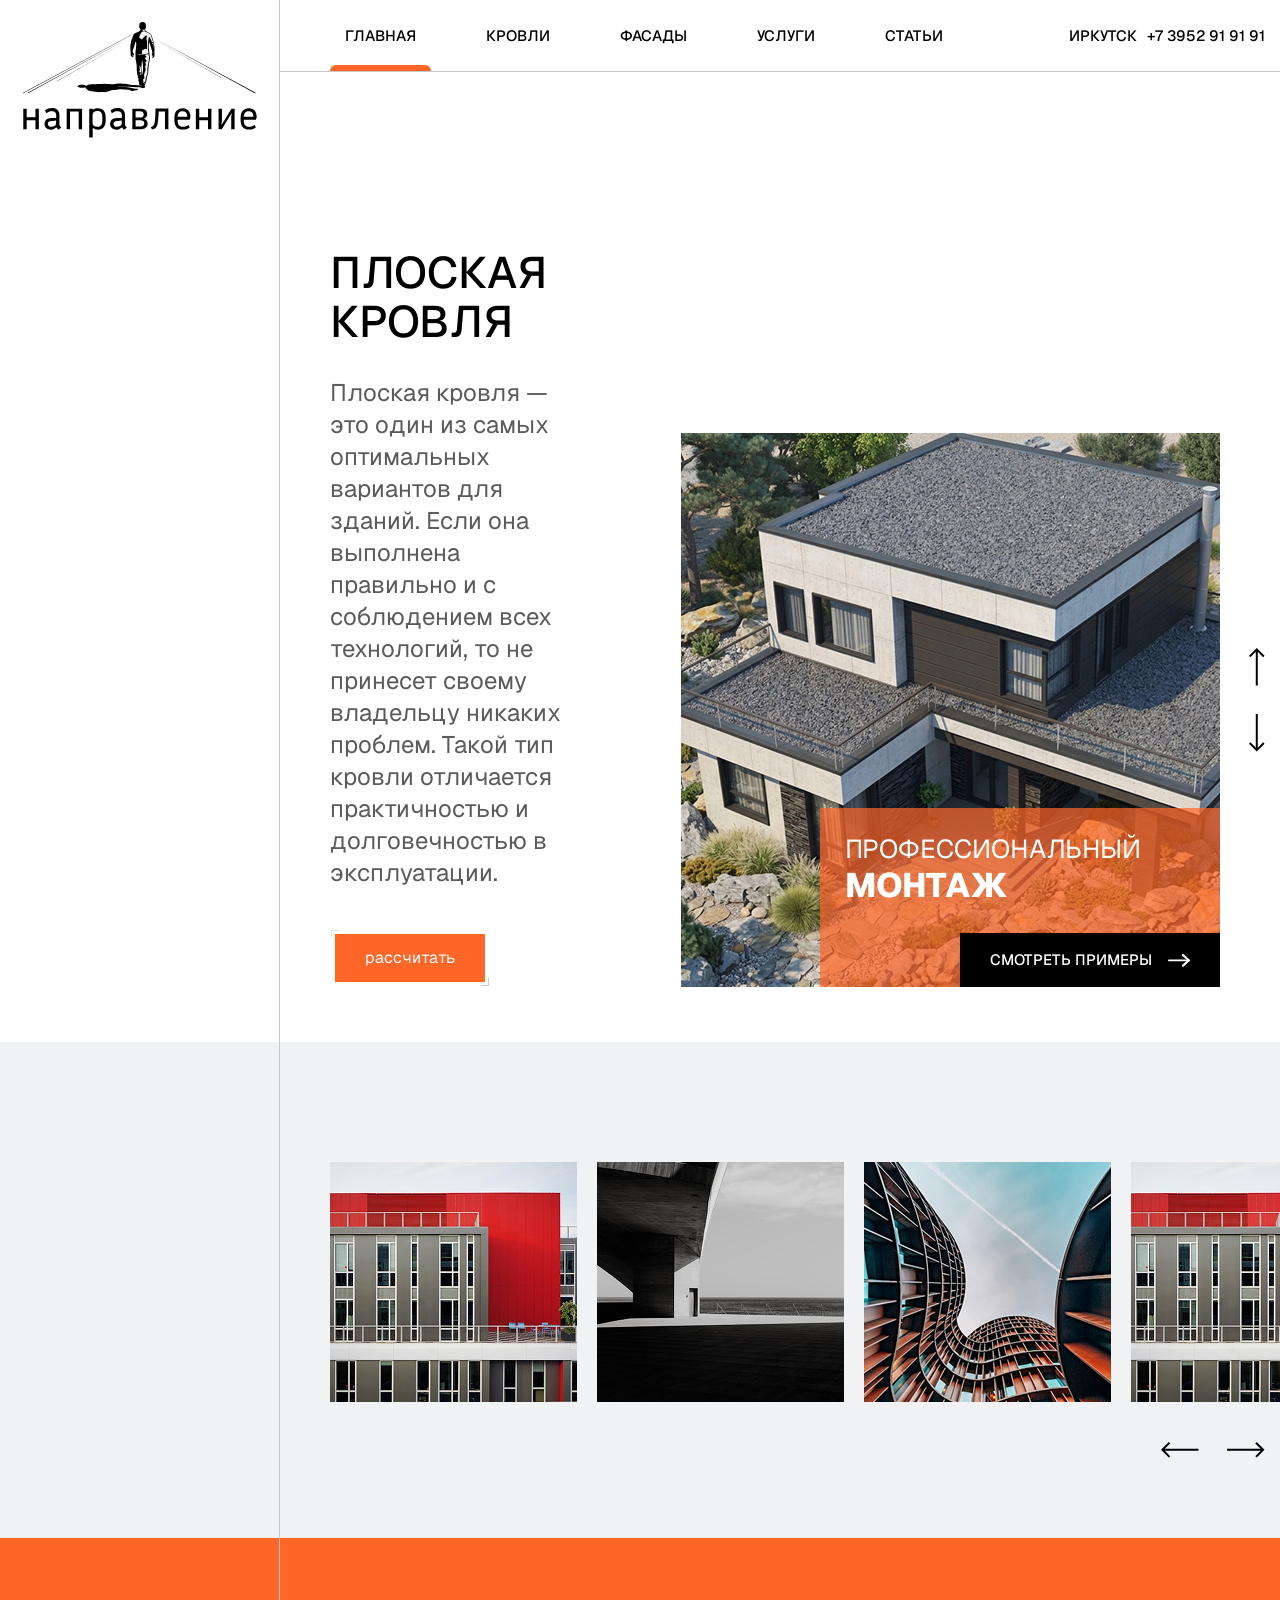
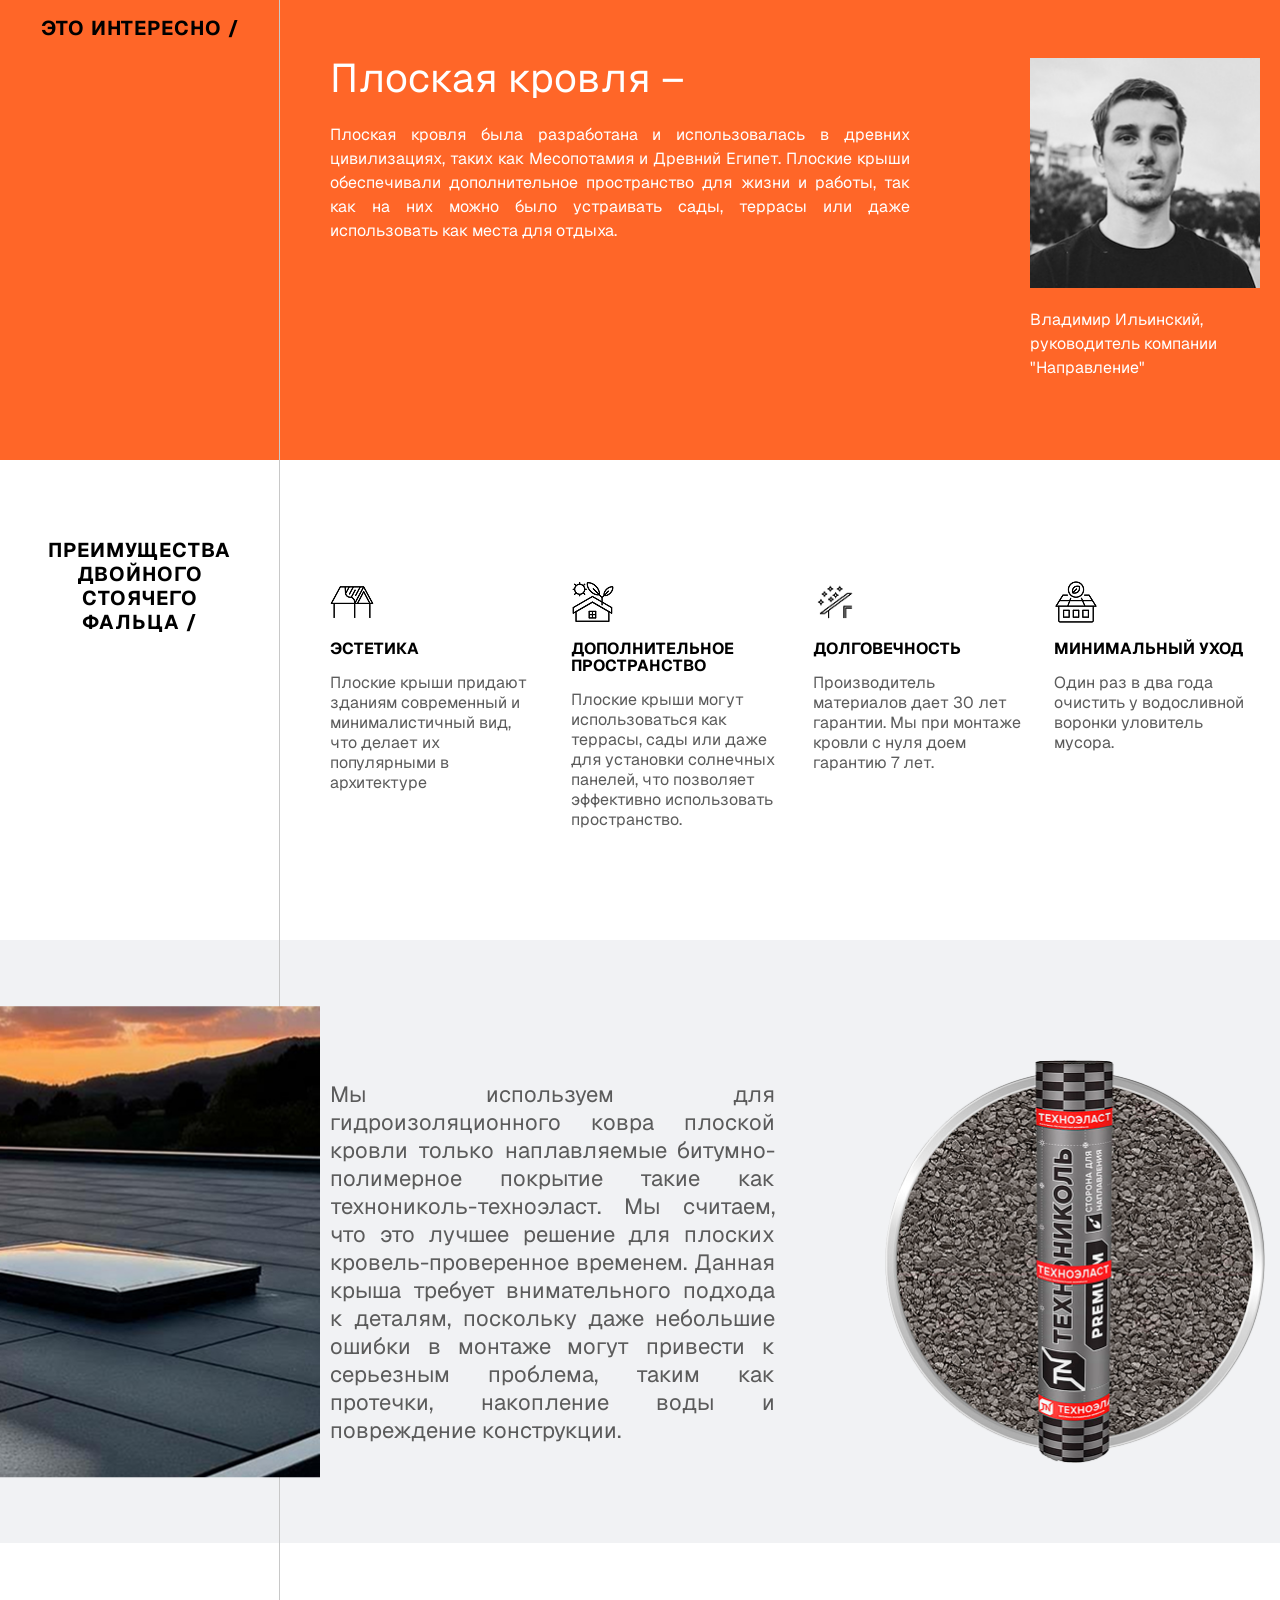
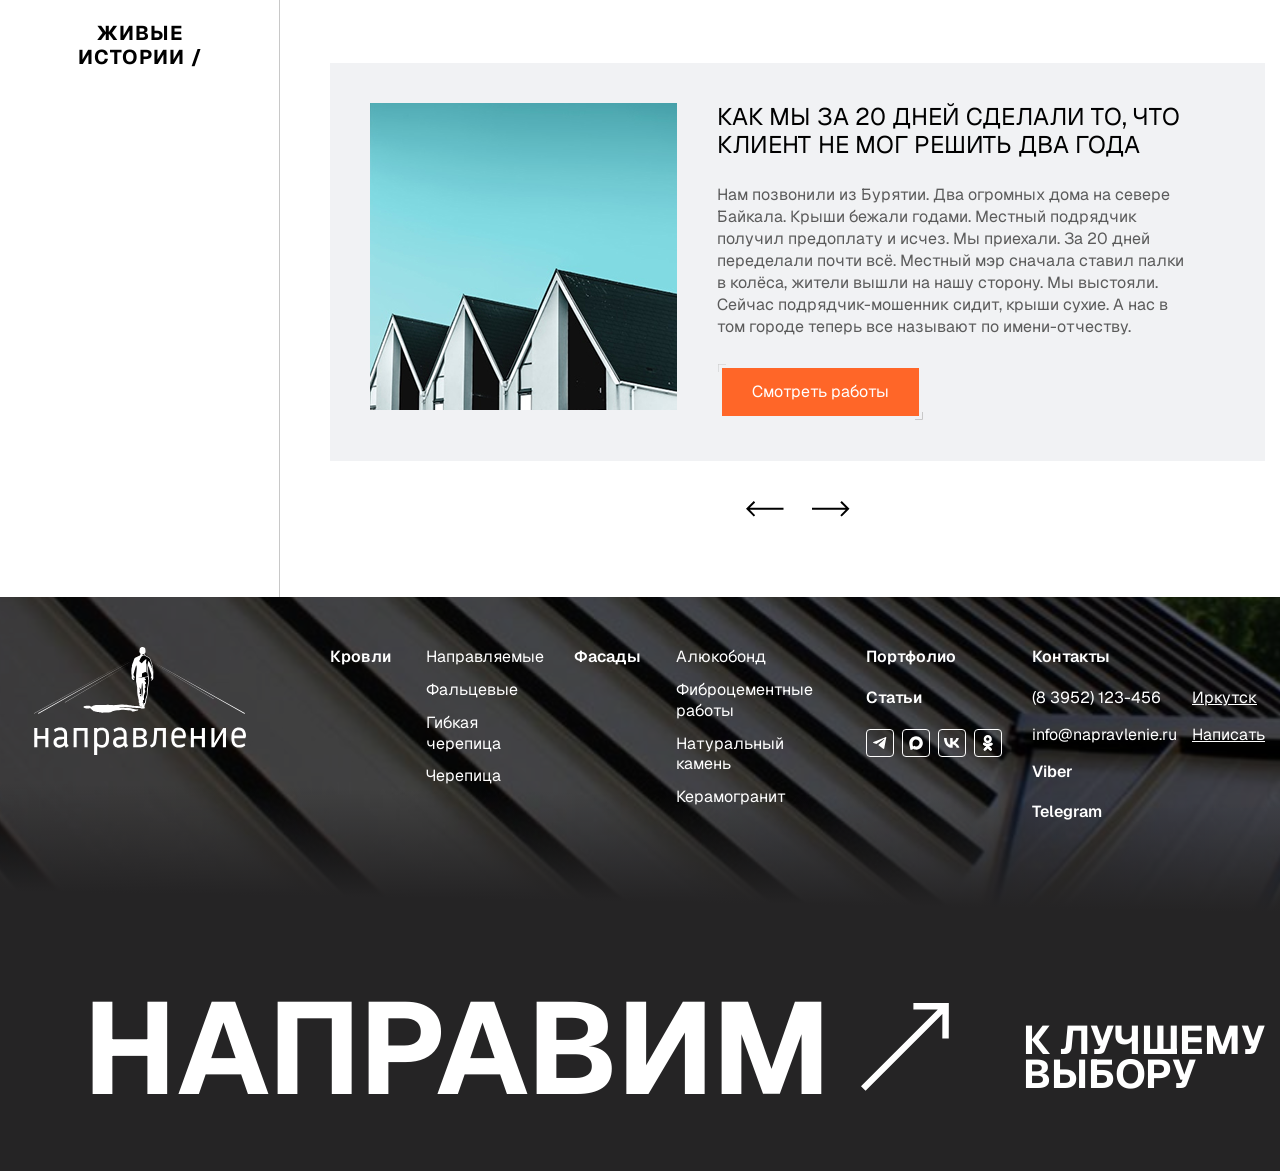
==== commit d716f267: "обновление верстки 2" ====
--- a/ploskaya_krovlya.html
+++ b/ploskaya_krovlya.html
@@ -100,16 +100,16 @@
     ================================= -->
     <div class="intro">
         <div class="two-cols">
-            <div class="two-cols__left intro__bg" style="background-image: url(img/intro/bg_1.png);">
+            <div class="two-cols__left">
                 
             </div>
             <div class="two-cols__right">
                 <div class="container">
                     <div class="intro__cols">
                         <div class="intro__left">
-                            <h1 class="intro__title">Современные кровли и фасады</h1>
-                            <p class="intro__text">С 2010 год а выполняем кровельные и фасадные работы. Берем всю рутину на себя. Мы знаем о кровлях и фасадах все или немного больше.</p>
-                            <a href="" class="btn btn-orange">Мне надо</a>
+                            <h1 class="intro__title">Плоская кровля</h1>
+                            <p class="intro__text">Плоская кровля — это один из самых оптимальных вариантов для зданий. Если она выполнена правильно и с соблюдением всех технологий, то не принесет своему владельцу никаких проблем. Такой тип кровли отличается практичностью и долговечностью в эксплуатации.</p>
+                            <a href="" class="btn btn-orange">рассчитать</a>
                         </div>
                         <div class="intro__right">
                             <div class="intro__slider">
@@ -117,25 +117,27 @@
                                     <div class="slide">
                                         <div class="in">
                                             <div class="pic">
-                                                <img src="img/intro/pic_1.jpg" alt="">
+                                                <img src="img/intro/pic_2.jpg" alt="">
+                                            </div>
+                                            <div class="overlay">
+                                                <div class="title">профессиональный<span>монтаж</span></div>
+                                                <a href="" class="btn btn-black intro__slider__btn">смотреть примеры<i class="arrow"></i></a>
                                             </div>
                                         </div>
                                     </div>
                                     <div class="slide">
                                         <div class="in">
                                             <div class="pic">
-                                                <img src="img/intro/pic_1.jpg" alt="">
+                                                <img src="img/intro/pic_2.jpg" alt="">
                                             </div>
-                                        </div>
-                                    </div>
-                                    <div class="slide">
-                                        <div class="in">
-                                            <div class="pic">
-                                                <img src="img/intro/pic_1.jpg" alt="">
+                                            <div class="overlay">
+                                                <div class="title">профессиональный<span>монтаж</span></div>
+                                                <a href="" class="btn btn-black intro__slider__btn">смотреть примеры<i class="arrow"></i></a>
                                             </div>
                                         </div>
                                     </div>
                                 </div>
+                                    
                                 <div class="arrows-append-vert" id="arrows-append_1"></div>
                             </div>
                         </div>
@@ -144,21 +146,77 @@
             </div>
         </div>
     </div>
+
+    <!-- GALLERY
+    ================================= -->
+    <div class="section gray overlow-hidden">
+        <div class="two-cols">
+            <div class="two-cols__left">
+                
+            </div>
+            <div class="two-cols__right">
+                <div class="container">
+                    <div class="gallery">
+                        <div class="slider-wrap">
+                            <div class="slider_gallery_1">
+                                <div class="slide">
+                                    <div class="item">
+                                        <div class="pic">
+                                            <img src="img/gallery/pic_1.jpg" alt="">
+                                        </div>
+                                    </div>
+                                </div>
+                                <div class="slide">
+                                    <div class="item">
+                                        <div class="pic">
+                                            <img src="img/gallery/pic_2.jpg" alt="">
+                                        </div>
+                                    </div>
+                                </div>
+                                <div class="slide">
+                                    <div class="item">
+                                        <div class="pic">
+                                            <img src="img/gallery/pic_3.jpg" alt="">
+                                        </div>
+                                    </div>
+                                </div>
+                                <div class="slide">
+                                    <div class="item">
+                                        <div class="pic">
+                                            <img src="img/gallery/pic_1.jpg" alt="">
+                                        </div>
+                                    </div>
+                                </div>
+                                <div class="slide">
+                                    <div class="item">
+                                        <div class="pic">
+                                            <img src="img/gallery/pic_1.jpg" alt="">
+                                        </div>
+                                    </div>
+                                </div>
+                            </div>
+                        </div>
+                    </div>
+                    <div class="arrows-append right" id="arrows-append_3"></div>
+                </div>
+            </div>
+        </div>
+    </div>
     
     <!-- ABOUT
     ================================= -->
     <div class="section orange">
         <div class="two-cols">
             <div class="two-cols__left">
-                <div class="section__subtitle white">стезя /</div>
+                <div class="section__subtitle">это интересно /</div>
             </div>
             <div class="two-cols__right">
                 <div class="container">
                     <div class="about">
                         <div class="about__cols">
                             <div class="about__left">
-                                <h2 class="title-block white">«Если быть,<br> то быть лучшим!» <span class="t-right">— это девиз любимой книжки "Два капитана".</span></h2>
-                                <p>Мы стремимся к максимальной отдаче и вниманию к деталям, из множества мелких деталей образуется хорошая качественная работа. Именно такой педантичный подход помогает нам завоевывать доверие и уважение клиентов. Качество всегда окупается, и те, кто это видит и понимает, возвращается к нам снова.</p>
+                                <h2 class="title-block white">Плоская кровля –</h2>
+                                <p>Плоская кровля была разработана и использовалась в древних цивилизациях, таких как Месопотамия и Древний Египет. Плоские крыши обеспечивали дополнительное пространство для жизни и работы, так как на них можно было устраивать сады, террасы или даже использовать как места для отдыха.</p>
                             </div>
                             <div class="about__right">
                                 <div class="pic">
@@ -173,244 +231,79 @@
         </div>
     </div>
 
-    <!-- ADVANTAGES
-    ================================= -->
-    <div class="section gray">
-        <div class="two-cols">
-            <div class="two-cols__left">
-                <div class="section__subtitle">чем хороши / </div>
-            </div>
-            <div class="two-cols__right">
-                <div class="container">
-                    <div class="advantages">
+    <!-- PROFIT
+    ================================= -->
+    <div class="section">
+        <div class="two-cols">
+            <div class="two-cols__left">
+                <div class="section__subtitle">преимущества<br> двойного стоячего <br> фальца /</div>
+            </div>
+            <div class="two-cols__right">
+                <div class="container">
+                    <div class="profit">
                         <div class="items">
                             <div class="item">
                                 <div class="in">
-                                    <div class="top">
-                                        <div class="title">Наша команда</div>
-                                        <div class="num">01 <span>/</span></div>
-                                    </div>
-                                    <div class="bottom">
-                                        <p>– это опытные специалисты с более чем 10-летним стажем, современное оборудование и полный контроль над каждым этапом работы. Мы не используем сторонние бригады, что позволяет гарантировать высокое качество исполнения.</p>
-                                    </div>
+                                    <div class="icon">
+                                        <img src="img/profit/icon_1.png" alt="">
+                                    </div>
+                                    <div class="title">Эстетика</div>
+                                    <p>Плоские крыши придают зданиям современный и минималистичный вид, что делает их популярными в архитектуре</p>
                                 </div>
                             </div>
                             <div class="item">
-                                <div class="in gray">
-                                    <div class="top">
-                                        <div class="title white">Наше направление</div>
-                                        <div class="num white">02 <span>/</span></div>
-                                    </div>
-                                    <div class="bottom">
-                                        <p class="white">– это путь от проекта до готового результата где каждая деталь имеет значение.</p>
-                                    </div>
+                                <div class="in">
+                                    <div class="icon">
+                                        <img src="img/profit/icon_2.png" alt="">
+                                    </div>
+                                    <div class="title">Дополнительное пространство</div>
+                                    <p>Плоские крыши могут использоваться как террасы, сады или даже для установки солнечных панелей, что позволяет эффективно использовать пространство.</p>
                                 </div>
                             </div>
                             <div class="item">
-                                <div class="in orange">
-                                    <div class="top">
-                                        <div class="title white">Гарантия на деле</div>
-                                        <div class="num white">03 <span>/</span></div>
-                                    </div>
-                                    <div class="bottom">
-                                        <p class="white">Мы единственные в городе кто предоставляет гарантию на крышу, выполненную с нуля, сроком на 7 лет!</p>
-                                    </div>
-                                </div>
-                            </div>
-                        </div>
-                    </div>
-                </div>
-            </div>
-        </div>
-    </div>
-    
-    <!-- CATEGORY
-    ================================= -->
-    <div class="section section-category">
-        <div class="two-cols">
-            <div class="two-cols__left">
-                <div class="section__subtitle">кровли /</div>
-            </div>
-            <div class="two-cols__right">
-                <div class="category">
-                    <div class="items">
-                        <div class="item">
-                            <a href="">
                                 <div class="in">
-                                    <div class="top">
-                                        <div class="num">01 <span>/</span></div>
-                                        <div class="title">Направляемые кровли</div>
-                                    </div>
-                                    <div class="pic">
-                                        <img src="img/category/pic_1.jpg" alt="">
-                                    </div>
-                                </div>
-                            </a>
-                        </div>
-                        <div class="item">
-                            <a href="">
+                                    <div class="icon">
+                                        <img src="img/profit/icon_3.png" alt="">
+                                    </div>
+                                    <div class="title">Долговечность</div>
+                                    <p>Производитель материалов дает 30 лет гарантии. Мы при монтаже кровли с нуля доем гарантию 7 лет.</p>
+                                </div>
+                            </div>
+                            <div class="item">
                                 <div class="in">
-                                    <div class="top">
-                                        <div class="flex">
-                                            <div class="sub">(настоящий)</div>
-                                            <div class="num">02 <span>/</span></div>
-                                        </div>
-                                        <div class="title">Двойной стоячий фальц</div>
-                                    </div>
-                                    <div class="pic">
-                                        <img src="img/category/pic_2.jpg" alt="">
-                                    </div>
-                                </div>
-                            </a>
-                        </div>
-                        <div class="item">
-                            <a href="">
-                                <div class="in">
-                                    <div class="top">
-                                        <div class="num">03 <span>/</span></div>
-                                        <div class="title">гибкая черепица</div>
-                                    </div>
-                                    <div class="pic">
-                                        <img src="img/category/pic_3.jpg" alt="">
-                                    </div>
-                                </div>
-                            </a>
-                        </div>
-                        <div class="item">
-                            <a href="">
-                                <div class="in">
-                                    <div class="top">
-                                        <div class="num">04 <span>/</span></div>
-                                        <div class="title">Черепица</div>
-                                    </div>
-                                    <div class="pic">
-                                        <img src="img/category/pic_4.jpg" alt="">
-                                    </div>
-                                </div>
-                            </a>
-                        </div>
-                    </div>
-                </div>
-            </div>
-        </div>
-    </div>
-
-    <!-- CATEGORY
-    ================================= -->
-    <div class="section section-category gray">
-        <div class="two-cols">
-            <div class="two-cols__left">
-                <div class="section__subtitle">современные<br> вентилируемые<br> фасады / </div>
-            </div>
-            <div class="two-cols__right">
-                <div class="catalog">
-                    <div class="items">
-                        <div class="item">
-                            <a href="">
-                                <div class="in">
-                                    <div class="top">
-                                        <div class="num">01 <span>/</span></div>
-                                        <div class="title">алюкобонд</div>
-                                    </div>
-                                    <div class="pic">
-                                        <img src="img/catalog/pic_1.jpg" alt="">
-                                    </div>
-                                </div>
-                            </a>
-                        </div>
-                        <div class="item">
-                            <a href="">
-                                <div class="in">
-                                    <div class="top">
-                                        <div class="num">02 <span>/</span></div>
-                                        <div class="title">фиброцементные панели</div>
-                                    </div>
-                                    <div class="pic">
-                                        <img src="img/catalog/pic_2.jpg" alt="">
-                                    </div>
-                                </div>
-                            </a>
-                        </div>
-                        <div class="item">
-                            <a href="">
-                                <div class="in">
-                                    <div class="top">
-                                        <div class="num">03 <span>/</span></div>
-                                        <div class="title">натуральный камень</div>
-                                    </div>
-                                    <div class="pic">
-                                        <img src="img/catalog/pic_3.jpg" alt="">
-                                    </div>
-                                </div>
-                            </a>
-                        </div>
-                        <div class="item">
-                            <a href="">
-                                <div class="in">
-                                    <div class="top">
-                                        <div class="num">04 <span>/</span></div>
-                                        <div class="title">керамогранит</div>
-                                    </div>
-                                    <div class="pic">
-                                        <img src="img/catalog/pic_4.jpg" alt="">
-                                    </div>
-                                </div>
-                            </a>
-                        </div>
-                    </div>
-                </div>
-            </div>
-        </div>
-    </div>
-
-    <!-- WHY
-    ================================= -->
-    <div class="section section-why">
-        <div class="two-cols">
-            <div class="two-cols__left">
-                <div class="section__subtitle">знаем что<br> вам нужно /</div>
-            </div>
-            <div class="two-cols__right">
-                <div class="why">
-                    <div class="why__cols">
-                        <div class="why__left">
-                            <h2 class="title-block">Знаем, что вам нужно</h2>
-                            <a href="" class="btn btn-orange">Получить предложение</a>
-                        </div>
-                        <div class="why__center">
-                            <div class="pic">
-                                <img src="img/why/pic_1.jpg" alt="">
-                            </div>
-                        </div>
-                        <div class="why__right">
-                            <div class="items">
-                                <div class="item">
-                                    <div class="in">
-                                        <div class="left">
-                                            <p>Применяем только то, что работает в нашем климате:<br> Проверенные кровельные и фасадные материалы и технологии.</p>
-                                        </div>
-                                    </div>
-                                </div>
-                                <div class="item">
-                                    <div class="in">
-                                        <div class="left">
-                                            <p>Мы гордимся своим опытом и достижениями –<br> <span>более 100 тысяч</span> квадратных метров выполненных кровель.</p>
-                                        </div>
-                                    </div>
-                                </div>
-                                <div class="item">
-                                    <div class="in">
-                                        <div class="left">
-                                            <p>Наша обширная практика и высокая насмотренность помогают избегать ошибок и обеспечивать качество на каждом этапе работы</p>
-                                        </div>
-                                    </div>
-                                </div>
-                                <div class="item">
-                                    <div class="in">
-                                        <div class="left">
-                                            <p>Приедем с вами на наши объекты. Посмотрим фасады, поднимемся с вами на крышу и всё покажем. Вы будете знать, за что платите, где какой шов и почему он важен.</p>
-                                        </div>
-                                    </div>
+                                    <div class="icon">
+                                        <img src="img/profit/icon_4.png" alt="">
+                                    </div>
+                                    <div class="title">Минимальный уход</div>
+                                    <p>Один раз в два года очистить у водосливной воронки уловитель мусора.</p>
+                                </div>
+                            </div>
+                        </div>
+                    </div>
+                </div>
+            </div>
+        </div>
+    </div>
+
+    <!-- TECH
+    ================================= -->
+    <div class="section gray">
+        <div class="two-cols">
+            <div class="two-cols__left">
+                <div class="section-bg">
+                    <img src="img/tech/img_1.jpg" alt="">
+                </div>
+            </div>
+            <div class="two-cols__right">
+                <div class="container">
+                    <div class="tech">
+                        <div class="tech__cols">
+                            <div class="tech__left">
+                                <p>Мы используем для гидроизоляционного ковра плоской кровли только наплавляемые битумно-полимерное покрытие такие как технониколь-техноэласт. Мы считаем, что это лучшее решение для плоских кровель-проверенное временем. Данная крыша требует внимательного подхода к деталям, поскольку даже небольшие ошибки в монтаже могут привести к серьезным проблема, таким как протечки, накопление воды и повреждение конструкции.</p>
+                            </div>
+                            <div class="tech__right">
+                                <div class="pic">
+                                    <img src="img/tech/pic_1.png" alt="">
                                 </div>
                             </div>
                         </div>
@@ -422,7 +315,7 @@
     
     <!-- STORY
     ================================= -->
-    <div class="section gray">
+    <div class="section">
         <div class="two-cols">
             <div class="two-cols__left">
                 <div class="section__subtitle">живые<br> истории /</div>
@@ -433,7 +326,7 @@
                         <div class="slider_story_1">
                             <div class="slide">
                                 <div class="item">
-                                    <div class="in">
+                                    <div class="in gray">
                                         <div class="pic">
                                             <img src="img/story/pic_1.jpg" alt="">
                                         </div>
--- a/css/style.css
+++ b/css/style.css
@@ -147,6 +147,33 @@
 .btn-orange:active,
 .btn-orange:hover{
     opacity: .888;
+}
+
+.btn-black{
+    min-height: 54px;
+    display: inline-flex;
+    align-items: center;
+    justify-content: center;
+    padding: 3px 30px;
+    background: #000;
+    font-weight: 500;
+    font-size: 15px;
+    text-transform: uppercase;
+    color: #fff;
+}
+
+.btn-black .arrow{
+    width: 22px;
+    height: 13px;
+    display: block;
+    flex-shrink: 0;
+    margin-left: 16px;
+    background: url(../img/intro/arrow.svg) center no-repeat;
+}
+
+.btn-black:active,
+.btn-black:hover{
+    opacity: .8;
 }
 
 button:focus{
@@ -240,6 +267,11 @@
     z-index: 1;
 }
 
+.arrows-append.right{
+    margin-left: auto;
+    margin-right: 0;
+}
+
 .arrows-append-vert{
     width: 16px;
     height: 104px;
@@ -280,6 +312,10 @@
     z-index: 1;
 }
 
+.overlow-hidden{
+    overflow: hidden;
+}
+
 .section.orange{
     background: #ff6628;
 }
@@ -297,6 +333,7 @@
     width: 400px;
     flex-shrink: 0;
     border-right: 1px solid #c8c8c8;
+    position: relative;
 }
 
 .two-cols__right{
@@ -326,6 +363,20 @@
 
 .section__subtitle.white{
     color: #fff;
+}
+
+.section-bg{
+    width: 320px;
+    position: absolute;
+    top: 50%;
+    left: 0;
+    transform: translateY(-50%);
+    z-index: 3;
+}
+
+.section-bg img{
+    width: 100%;
+    display: block;
 }
 
 .title-block{
@@ -564,6 +615,37 @@
     object-fit: cover;
 }
 
+.intro__slider .overlay{
+    width: 100%;
+    max-width: 400px;
+    padding: 25px 25px 80px 25px;
+    background: rgba(255, 102, 40, 0.7);
+    position: absolute;
+    bottom: 0;
+    right: 0;
+    z-index: 3;
+}
+
+.intro__slider .title{
+    font-weight: 400;
+    font-size: 26px;
+    line-height: 1.23077;
+    text-transform: uppercase;
+    color: #fff;
+}
+
+.intro__slider .title span{
+    display: block;
+    font-weight: 800;
+    font-size: 34px;
+}
+
+.intro__slider__btn{
+    position: absolute;
+    bottom: 0;
+    right: 0;
+}
+
 /**ABOUT**/
 .about{
 
@@ -1036,6 +1118,10 @@
     background: #fff;
 }
 
+.story .item .in.gray{
+    background: #f1f2f4;
+}
+
 .story .item .pic{
     width: 307px;
     height: 307px;
@@ -1071,6 +1157,117 @@
     color: #5b5b5b;
 }
 
+/**GALLERY**/
+.gallery{
+    margin-right: -110px;
+}
+
+.gallery .slider-wrap{
+    margin: 0 -10px;
+}
+
+.gallery .item{
+    padding: 0 10px;
+}
+
+.gallery .item .pic{
+    height: 240px;
+}
+
+.gallery .item .pic img{
+    width: 100%;
+    height: 100%;
+    display: block;
+    object-fit: cover;
+}
+
+/**PROFIT**/
+.profit{
+
+}
+
+.profit .items{
+    display: flex;
+    flex-wrap: wrap;
+    margin: 0 -15px;
+}
+
+.profit .item{
+    width: 25%;
+    padding: 0 15px;
+    margin-bottom: 30px;
+}
+
+.profit .item .icon{
+    width: 44px;
+    height: 44px;
+    display: flex;
+    align-items: center;
+    justify-content: center;
+    margin-bottom: 16px;
+}
+
+.profit .item .icon img{
+    max-width: 100%;
+    max-height: 100%;
+    display: block;
+    object-fit: cover;
+}
+
+.profit .item .title{
+    margin-bottom: 16px;
+    font-weight: 700;
+    font-size: 16px;
+    line-height: 1.0625;
+    text-transform: uppercase;
+    color: #000;
+}
+
+.profit .item p{
+    font-weight: 400;
+    font-size: 16px;
+    line-height: 1.25;
+    color: #5b5b5b;
+}
+
+/**TECH**/
+.tech{
+
+}
+
+.tech__cols{
+    display: flex;
+    flex-wrap: wrap;
+    align-items: center;
+}
+
+.tech__left{
+    width: calc(100% - 380px);
+    padding-right: 110px;
+}
+
+.tech__right{
+    width: 380px;
+    flex-shrink: 0;
+}
+
+.tech p{
+    font-weight: 400;
+    font-size: 22px;
+    line-height: 1.27273;
+    text-align: justify;
+    color: #5b5b5b;
+}
+
+.tech .pic{
+    
+}
+
+.tech .pic img{
+    width: 100%;
+    display: block;
+}
+
 /**FOOTER**/
 .footer{
     width: 100%;
--- a/css/media.css
+++ b/css/media.css
@@ -117,6 +117,10 @@
 
     .footer__bottom{
         padding-top: 55px;
+    }
+
+    .gallery{
+        margin-right: 0;
     }
 }/**1200px**/
 
@@ -280,6 +284,38 @@
         background-size: contain;
     }
 
+    .gallery .item .pic{
+        height: 140px;
+    }
+
+    .profit .item{
+        width: 50%;
+    }
+
+    .tech__left{
+        width: 100%;
+        padding-right: 0;
+    }
+
+    .tech__right{
+        width: 100%;
+        padding-top: 20px;
+    }
+
+    .tech .pic{
+        display: flex;
+        justify-content: center;
+    }
+
+    .tech .pic img{
+        width: auto;
+        max-width: 100%;
+    }
+
+    .tech p{
+        font-size: 18px;
+    }
+
 }/**1199px**/
 
 @media only screen and (max-width : 992px){
@@ -299,7 +335,9 @@
         height: 480px;
     }
 
-
+    .profit .item{
+        width: 100%;
+    }
 
 }/**767px**/
 
